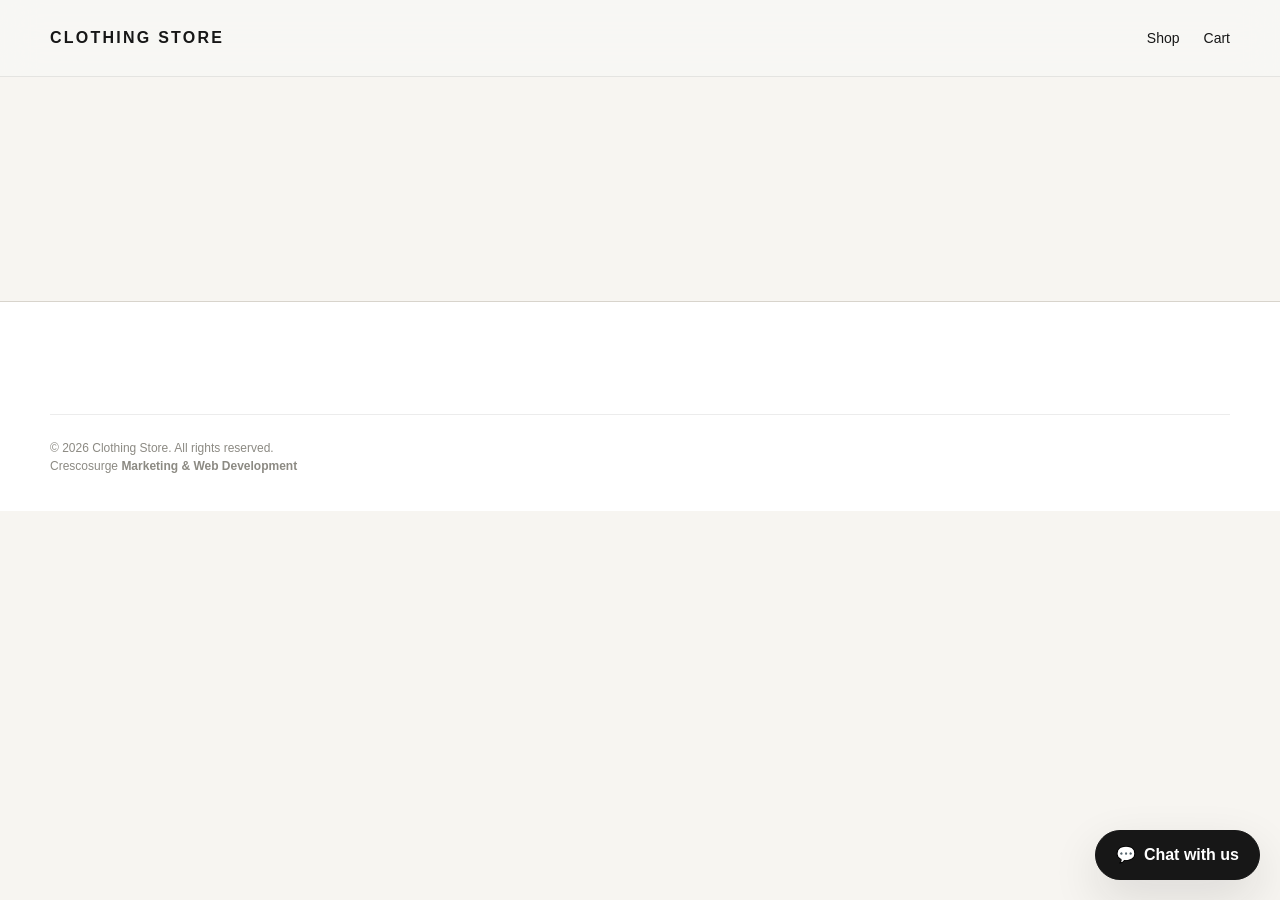
==== account.html @ d29fa6d3 "Copy Clothing Store foundation" ====
<!doctype html>
<html lang="en">
<head>
  <meta charset="utf-8">
  <meta name="viewport" content="width=device-width, initial-scale=1">
  <meta name="description" content="Customer account for the Clothing Store.">
  <title>Account | Clothing Store</title>
  <link rel="stylesheet" href="assets/css/styles.css">
  <link rel="icon" href="" data-store-favicon>
  <script src="assets/js/site.js" defer></script>
  <script type="module" src="assets/js/customer-auth.js"></script>
</head>
<body>
  <a class="skip-link" href="#main-content">Skip to content</a>
  <header class="site-header">
    <div class="container header-inner">
      <a class="brand" href="index.html" aria-label="Clothing Store home"><img class="store-logo" src="" alt="" data-store-logo hidden><span data-store-name>Clothing Store</span></a>
      <nav class="site-nav" aria-label="Primary navigation">
        <a href="index.html#categories">Shop</a>
        <a href="cart.html">Cart</a>
      </nav>
    </div>
  </header>
  <main id="main-content">
    <section class="section">
      <div class="container" data-account-page aria-live="polite"></div>
    </section>
  </main>
  <footer class="site-footer">
    <div class="container footer-bottom"><p>© <span data-current-year>2026</span> <span data-store-name>Clothing Store</span>. All rights reserved.<br><span class="footer-signature">Crescosurge <strong>Marketing &amp; Web Development</strong></span></p></div>
  </footer>
</body>
</html>
---- assets/css/styles.css ----
:root {
  --color-brand-primary: #171717;
  --color-brand-primary-hover: #000000;
  --color-brand-secondary: #9a7655;
  --color-brand-secondary-hover: #7f6045;
  --color-brand-secondary-soft: #f2ece5;
  --color-background: #f7f5f1;
  --color-surface: #ffffff;
  --color-surface-muted: #eeece7;
  --color-surface-strong: #e3dfd7;
  --color-text: #171717;
  --color-text-muted: #686763;
  --color-text-subtle: #8c8a83;
  --color-text-inverse: #ffffff;
  --color-border: #d8d4cc;
  --color-border-strong: #aaa59c;
  --color-success: #287a57;
  --color-success-soft: #e7f4ed;
  --color-warning: #9a681b;
  --color-warning-soft: #fff4dd;
  --color-danger: #bd3f3f;
  --color-danger-soft: #fcebea;
  --font-display: Georgia, 'Times New Roman', serif;
  --font-body: Inter, ui-sans-serif, -apple-system, BlinkMacSystemFont, 'Segoe UI', sans-serif;
  --font-mono: 'SFMono-Regular', Consolas, monospace;
  --font-size-xs: .75rem;
  --font-size-sm: .875rem;
  --font-size-md: 1rem;
  --font-size-lg: 1.125rem;
  --font-size-xl: 1.375rem;
  --font-size-2xl: 1.75rem;
  --font-size-3xl: 2.25rem;
  --font-size-4xl: clamp(2.75rem, 7vw, 5.5rem);
  --line-height-tight: 1.08;
  --line-height-heading: 1.15;
  --line-height-body: 1.5;
  --line-height-loose: 1.7;
  --font-weight-regular: 400;
  --font-weight-medium: 500;
  --font-weight-semibold: 600;
  --font-weight-bold: 700;
  --space-1: .25rem;
  --space-2: .5rem;
  --space-3: .75rem;
  --space-4: 1rem;
  --space-5: 1.25rem;
  --space-6: 1.5rem;
  --space-8: 2rem;
  --space-10: 2.5rem;
  --space-12: 3rem;
  --space-16: 4rem;
  --space-20: 5rem;
  --space-24: 6rem;
  --content-width: 1180px;
  --content-width-narrow: 760px;
  --content-width-copy: 520px;
  --radius-sm: .35rem;
  --radius-md: .75rem;
  --radius-lg: 1.1rem;
  --radius-pill: 999px;
  --border-width: 1px;
  --shadow-none: none;
  --shadow-sm: 0 2px 8px rgb(23 23 23 / .06);
  --shadow-md: 0 10px 28px rgb(23 23 23 / .09);
  --shadow-lg: 0 18px 48px rgb(23 23 23 / .12);
  --duration-fast: 140ms;
  --duration-normal: 220ms;
  --duration-slow: 360ms;
  --ease-standard: cubic-bezier(.2, 0, 0, 1);
  --ease-emphasis: cubic-bezier(.16, 1, .3, 1);
  --transition-colors: color var(--duration-fast) var(--ease-standard), background-color var(--duration-fast) var(--ease-standard), border-color var(--duration-fast) var(--ease-standard);
  --transition-standard: var(--transition-colors), transform var(--duration-normal) var(--ease-emphasis), box-shadow var(--duration-normal) var(--ease-standard);
  --focus-ring: 0 0 0 3px rgb(233 93 63 / .32);
}

* { box-sizing: border-box; }
html { scroll-behavior: smooth; }
body { margin: 0; color: var(--color-text); background: var(--color-background); font-family: var(--font-body); line-height: var(--line-height-body); }
a { color: inherit; text-decoration: none; transition: var(--transition-colors); }
button, input, textarea { font: inherit; }
button { cursor: pointer; }
:focus-visible { outline: 0; box-shadow: var(--focus-ring); }
.container { width: min(var(--content-width), calc(100% - 2 * var(--space-5))); margin-inline: auto; }
.sr-only { position: absolute; width: 1px; height: 1px; padding: 0; margin: -1px; overflow: hidden; clip: rect(0, 0, 0, 0); white-space: nowrap; border: 0; }
.skip-link { position: absolute; left: var(--space-3); top: -48px; z-index: 20; padding: var(--space-3) var(--space-4); background: var(--color-brand-primary); color: var(--color-text-inverse); }
.skip-link:focus { top: var(--space-3); }
.brand { font-size: var(--font-size-md); font-weight: var(--font-weight-bold); letter-spacing: .14em; text-transform: uppercase; }
.site-header, .admin-header { position: sticky; top: 0; z-index: 10; border-bottom: 1px solid rgb(23 23 23 / .08); background: rgb(248 247 244 / .88); backdrop-filter: blur(18px); }
.header-inner { min-height: 76px; display: flex; align-items: center; gap: var(--space-8); }
.site-header .brand { flex: 0 0 auto; }
.site-nav { display: flex; flex: 1 1 auto; align-items: center; justify-content: flex-end; gap: var(--space-6); min-width: 0; font-size: var(--font-size-sm); }
.site-nav a { position: relative; padding-block: var(--space-2); }
.site-nav a::after { position: absolute; left: 0; right: 0; bottom: 0; height: 1px; background: var(--color-brand-secondary); content: ''; transform: scaleX(0); transform-origin: center; transition: transform var(--duration-normal) var(--ease-standard); }
.site-nav a:hover::after, .site-nav a:focus-visible::after { transform: scaleX(1); }
.site-nav a:hover, .text-link:hover, .footer-column a:hover { color: var(--color-brand-secondary); }
.cart-link, .account-link { display: flex; gap: var(--space-2); align-items: center; }
.cart-fly-animation {
  position: fixed;
  z-index: 2000;
  margin: 0;
  overflow: hidden;
  pointer-events: none;
  object-fit: cover;
  border: 1px solid var(--color-border);
  background: var(--color-surface);
  box-shadow: var(--shadow-lg);
  opacity: .96;
  transform: translate3d(0, 0, 0) scale(1);
  transform-origin: center;
  transition: transform 620ms var(--ease-emphasis), opacity 620ms var(--ease-standard);
}
.cart-fly-animation.is-flying {
  transform: translate3d(var(--cart-fly-x), var(--cart-fly-y), 0) scale(.18);
  opacity: 0;
}

.sticky-cart-link { position: fixed; right: var(--space-5); bottom: calc(var(--space-5) + 60px); z-index: 1102; display: inline-flex; align-items: center; justify-content: center; width: 52px; height: 52px; border: 0; border-radius: 50%; background: var(--color-surface); color: var(--color-text); box-shadow: var(--shadow-lg); font-size: 1.35rem; transition: var(--transition-standard); }
.sticky-cart-link:hover { background: var(--color-surface-muted); color: var(--color-text); transform: translateY(-2px); }
.sticky-cart-icon { display: block; line-height: 1; }
.sticky-cart-count { display: inline-grid; place-items: center; min-width: 22px; height: 22px; padding-inline: var(--space-1); border-radius: var(--radius-pill); background: var(--color-brand-secondary); color: var(--color-text-inverse); font-size: var(--font-size-xs); }
.cart-count { display: inline-grid; place-items: center; min-width: 22px; height: 22px; border-radius: var(--radius-pill); background: var(--color-brand-secondary); color: var(--color-text-inverse); font-size: var(--font-size-xs); }
.header-icon { border: 0; background: transparent; color: var(--color-text); padding: var(--space-2); font-size: 1.35rem; }
.search-panel { padding: var(--space-5) 0; border-bottom: var(--border-width) solid var(--color-border); background: var(--color-surface); }
.search-panel label { display: block; margin-bottom: var(--space-2); font-size: var(--font-size-xs); font-weight: var(--font-weight-bold); letter-spacing: .1em; text-transform: uppercase; }
.search-row { display: flex; gap: var(--space-2); }
.search-row input { width: 100%; border: var(--border-width) solid var(--color-border-strong); padding: var(--space-3) var(--space-4); }
.hero { position: relative; padding: clamp(6rem, 12vw, 9rem) 0; overflow: hidden; background: radial-gradient(circle at 85% 20%, rgb(233 93 63 / .16), transparent 28%), linear-gradient(135deg, #171717 0%, #202020 55%, #111111 100%); color: var(--color-text-inverse); }
.hero-grid { display: grid; grid-template-columns: minmax(0, .9fr) minmax(360px, 1.1fr); gap: var(--space-16); align-items: center; }
.hero-copy .eyebrow, .cart-callout .eyebrow { color: var(--color-brand-secondary); }
.eyebrow { margin: 0 0 var(--space-3); color: var(--color-brand-secondary); font-size: var(--font-size-xs); font-weight: var(--font-weight-bold); letter-spacing: .16em; text-transform: uppercase; }
h1, h2, h3, p { margin-top: 0; }
h1, h2 { font-family: var(--font-display); font-weight: var(--font-weight-regular); line-height: var(--line-height-tight); letter-spacing: -.04em; }
h1 { max-width: 620px; margin-bottom: var(--space-6); font-size: clamp(3rem, 7vw, 5.5rem); }
h2 { margin-bottom: var(--space-3); font-size: clamp(2rem, 4vw, 3.25rem); }
h3 { margin-bottom: var(--space-1); font-size: var(--font-size-md); }
.hero-text { max-width: var(--content-width-copy); margin-bottom: var(--space-8); color: rgb(255 255 255 / .72); font-size: var(--font-size-lg); line-height: var(--line-height-loose); }
.hero-actions { display: flex; flex-wrap: wrap; gap: var(--space-3); }
.hero-note { margin: var(--space-6) 0 0; color: rgb(255 255 255 / .5); font-size: var(--font-size-xs); }
.hero-art { position: relative; display: flex; min-height: 500px; flex-direction: column; justify-content: space-between; padding: var(--space-6); overflow: hidden; background: linear-gradient(145deg, #f2b39d 0%, #dd684f 48%, #722f37 100%); color: var(--color-text-inverse); }
.hero-art::after { position: absolute; right: -12%; bottom: -20%; width: 72%; height: 72%; border-radius: 50%; background: rgb(255 255 255 / .16); content: ''; }
.art-label, .art-corner { position: relative; z-index: 1; font-size: var(--font-size-xs); letter-spacing: .12em; text-transform: uppercase; }
.art-title { position: relative; z-index: 1; align-self: center; margin: auto 0; font-family: var(--font-display); font-size: clamp(4rem, 10vw, 8rem); line-height: .82; letter-spacing: -.08em; }
.art-corner { align-self: end; }
.button { display: inline-flex; align-items: center; justify-content: center; gap: var(--space-2); border: var(--border-width) solid transparent; border-radius: var(--radius-pill); padding: .85rem 1.35rem; font-size: var(--font-size-sm); font-weight: var(--font-weight-bold); transition: var(--transition-standard); }
.button-primary { background: var(--color-brand-secondary); color: var(--color-text-inverse); box-shadow: 0 10px 24px rgb(233 93 63 / .18); }
.button-primary:hover { background: var(--color-brand-secondary-hover); transform: translateY(-2px); }
.button-secondary { background: var(--color-brand-primary); color: var(--color-text-inverse); }
.button-ghost { border-color: rgb(255 255 255 / .35); color: var(--color-text-inverse); }
.button-ghost:hover { border-color: var(--color-text-inverse); background: rgb(255 255 255 / .1); }
/* Compact merchandising sections */
#new-arrivals.section,
#promotions.section {
  padding-block: clamp(3rem, 6vw, 4.5rem);
}
#new-arrivals .section-heading,
#promotions .section-heading {
  margin-bottom: var(--space-6);
  padding: var(--space-4) var(--space-5);
}
#new-arrivals .product-image,
#promotions .product-image {
  min-height: 320px;
}
#new-arrivals .product-image > [data-product-image],
#promotions .product-image > [data-product-image] {
  min-height: 320px !important;
}

.section-heading .button-ghost {
  border-color: var(--color-brand-secondary);
  color: var(--color-brand-secondary);
  background: transparent;
}
.section-heading .button-ghost:hover {
  border-color: var(--color-brand-secondary);
  color: var(--color-text-inverse);
  background: var(--color-brand-secondary);
}
.button-outline { border-color: var(--color-border); background: transparent; color: var(--color-text); }
.button-small { padding: var(--space-2) var(--space-3); font-size: var(--font-size-xs); }
button:disabled { cursor: not-allowed; opacity: .55; }
.section { padding: clamp(4.5rem, 9vw, 7rem) 0; }
.section-heading {
  position: relative;
  display: flex;
  align-items: end;
  justify-content: space-between;
  gap: var(--space-8);
  margin-bottom: var(--space-10);
  padding: var(--space-5) var(--space-6);
  overflow: hidden;
  border: 1px solid rgb(23 23 23 / .08);
  border-radius: 1.25rem;
  background:
    radial-gradient(circle at 92% 15%, rgb(154 118 85 / .16), transparent 30%),
    linear-gradient(135deg, var(--color-surface) 0%, var(--color-surface-muted) 100%);
  box-shadow: 0 14px 36px rgb(23 23 23 / .06);
}
.section-heading::before {
  position: absolute;
  top: 0;
  left: 0;
  width: 5px;
  height: 100%;
  background: var(--color-brand-secondary);
  content: '';
}
.section-heading::after {
  position: absolute;
  right: 1.25rem;
  bottom: 1.1rem;
  width: 42px;
  height: 42px;
  border: 1px solid rgb(154 118 85 / .22);
  border-radius: 50%;
  content: '';
}
.category-link-card {
  display: flex;
  align-items: flex-end;
  width: 100%;
  color: inherit;
  text-decoration: none;
  cursor: pointer;
}
.category-link-card:hover {
  color: inherit;
}
.section-heading > div {
  position: relative;
  z-index: 1;
}
.section-heading .eyebrow {
  margin-bottom: var(--space-2);
  font-size: .65rem;
  letter-spacing: .22em;
}
.section-heading h2,
.section-heading h3 {
  margin-bottom: 0;
  font-family: var(--font-display);
  font-weight: var(--font-weight-regular);
  letter-spacing: -.045em;
}
.section-heading h2 {
  font-size: clamp(1.8rem, 3.4vw, 2.8rem);
}
.section-heading h3 {
  font-size: clamp(1.3rem, 2.2vw, 1.8rem);
}
.section-heading h2 a,
.section-heading h3 a {
  transition: color var(--duration-fast) var(--ease-standard);
}
.section-heading h2 a:hover,
.section-heading h3 a:hover {
  color: var(--color-brand-secondary);
}
.section-intro { max-width: 280px; margin: 0; color: var(--color-text-muted); }
.text-link { color: var(--color-brand-secondary); font-size: var(--font-size-sm); font-weight: var(--font-weight-bold); }
.category-main-section {
  position: relative;
  margin-top: var(--space-8);
  padding: var(--space-6) var(--space-5) var(--space-8);
  border: 1px solid rgb(23 23 23 / .07);
  border-radius: 1.5rem;
  background: var(--color-surface);
  box-shadow: 0 12px 32px rgb(23 23 23 / .045);
}
.category-main-section + .category-main-section {
  margin-top: var(--space-6);
}
.category-main-section .section-heading {
  margin-bottom: var(--space-6);
}
.category-main-section .section-heading::before {
  width: 4px;
}
.category-main-section .section-heading::after {
  display: none;
}
.category-product-section {
  position: relative;
  margin-top: var(--space-5);
  padding-left: var(--space-4);
}
.category-product-section .section-heading {
  margin-bottom: var(--space-4);
  padding: var(--space-3) var(--space-4);
  border: 0;
  border-radius: .8rem;
  background: var(--color-surface-muted);
  box-shadow: none;
}
.category-product-section .section-heading::before,
.category-product-section .section-heading::after {
  display: none;
}
.category-section { background: linear-gradient(180deg, var(--color-surface-muted) 0%, var(--color-background) 100%); }
.category-grid { display: grid; grid-template-columns: repeat(4, 1fr); gap: var(--space-4); }
.category-card { position: relative; display: flex; min-height: 220px; flex-direction: column; justify-content: space-between; padding: var(--space-6); border: 1px solid rgb(23 23 23 / .08); border-radius: var(--radius-md); background: var(--color-surface); box-shadow: 0 8px 24px rgb(23 23 23 / .04); transition: var(--transition-standard); }
.category-card:hover { border-color: var(--color-brand-secondary); transform: translateY(-5px); box-shadow: var(--shadow-md); }
.category-card-large { background: var(--color-brand-primary); color: var(--color-text-inverse); box-shadow: var(--shadow-md); }
.category-number, .category-arrow { font-size: var(--font-size-xs); letter-spacing: .08em; }
.category-number { color: var(--color-text-muted); }
.category-card-large .category-number { color: rgb(255 255 255 / .72); }
.category-name { font-family: var(--font-display); font-size: var(--font-size-2xl); line-height: 1; }
.category-arrow { align-self: end; }
.product-grid { display: grid; grid-template-columns: repeat(4, 1fr); gap: clamp(1rem, 2.2vw, 1.75rem); }
.product-card { min-width: 0; transition: transform var(--duration-normal) var(--ease-emphasis); }
.product-card:hover { transform: translateY(-4px); }
.product-image { position: relative; display: flex; min-height: 380px; align-items: end; justify-content: center; padding: var(--space-4); overflow: hidden; border-radius: var(--radius-lg); color: rgb(23 23 23 / .5); font-size: var(--font-size-xs); letter-spacing: .1em; text-transform: uppercase; box-shadow: 0 14px 36px rgb(23 23 23 / .07); transition: var(--transition-standard); }
.product-image:hover { transform: scale(1.015); box-shadow: var(--shadow-md); }
.product-image-one { background: #d7b8a4; }
.product-image-two { background: #d8d9d2; }
.product-image-three { background: #b8c4cc; }
.product-image-four { background: #e8c7a2; }
.product-image::before { position: absolute; top: 12%; left: 22%; width: 56%; height: 78%; border-radius: 44% 44% 12% 12%; background: rgb(255 255 255 / .28); content: ''; }
.product-image-two::before { border-radius: 50% 50% 8% 8%; background: rgb(23 23 23 / .12); }
.product-image-three::before { width: 42%; left: 29%; border-radius: 12% 12% 30% 30%; background: rgb(255 255 255 / .34); }
.product-image-four::before { top: 28%; height: 50%; border-radius: 50%; background: rgb(23 23 23 / .14); }
.product-image > span:first-child { position: relative; z-index: 1; }
.product-badge { position: absolute; top: var(--space-3); left: var(--space-3); z-index: 1; padding: var(--space-1) var(--space-2); background: var(--color-brand-secondary); color: var(--color-text-inverse); font-size: var(--font-size-xs); font-weight: var(--font-weight-bold); letter-spacing: .08em; text-transform: uppercase; }
.product-info { display: flex; justify-content: space-between; gap: var(--space-3); padding: var(--space-4) var(--space-1) 0; }
.product-category { margin: 0 0 var(--space-1); color: var(--color-text-muted); font-size: var(--font-size-xs); text-transform: uppercase; }
.product-info h3 { font-size: var(--font-size-md); }
.product-info h3 a:hover { color: var(--color-brand-secondary); }
.price { white-space: nowrap; font-size: var(--font-size-sm); font-weight: var(--font-weight-semibold); letter-spacing: .01em; }
.product-page-actions { display: grid; grid-template-columns: 1fr 1fr; gap: var(--space-3); margin-top: var(--space-6); }
.product-page-actions .button { width: 100%; }
.product-buy-now-large { display: inline-flex; align-items: center; justify-content: center; gap: var(--space-2); }
.product-actions {
  display: grid;
  grid-template-columns: 1fr 1fr;
  gap: .65rem;
  margin-top: var(--space-4);
}
.product-actions .product-action {
  display: flex;
  width: 100%;
  margin-top: 0;
  justify-content: center;
  align-items: center;
  padding: .72rem .8rem;
  border: 1px solid var(--color-brand-primary);
  border-radius: 999px;
  background: var(--color-surface);
  color: var(--color-brand-primary);
  gap: .4rem;
  font-size: .78rem;
  font-weight: var(--font-weight-semibold);
  letter-spacing: .01em;
  line-height: 1;
  text-align: center;
  cursor: pointer;
  transition: var(--transition-standard);
}
.product-actions .product-action:hover {
  border-color: var(--color-brand-secondary);
  background: var(--color-brand-secondary-soft);
  color: var(--color-brand-primary);
  transform: translateY(-2px);
  box-shadow: 0 8px 18px rgb(23 23 23 / .08);
}
.product-buy-now {
  display: flex;
  width: 100%;
  justify-content: center;
  align-items: center;
  gap: .4rem;
  padding: .72rem .8rem;
  border: 1px solid var(--color-brand-primary);
  border-radius: 999px;
  background: var(--color-brand-primary);
  color: var(--color-text-inverse);
  font-size: .78rem;
  font-weight: var(--font-weight-semibold);
  letter-spacing: .01em;
  cursor: pointer;
  transition: var(--transition-standard);
}
.product-buy-now:hover {
  border-color: var(--color-brand-secondary);
  background: var(--color-brand-secondary);
  transform: translateY(-2px);
  box-shadow: 0 8px 18px rgb(154 118 85 / .18);
}
.product-buy-now:disabled {
  cursor: not-allowed;
  opacity: .5;
  transform: none;
  box-shadow: none;
}
.product-page-actions {
  display: grid;
  grid-template-columns: 1fr 1fr;
  gap: var(--space-3);
  margin-top: var(--space-6);
}
.product-page-actions .button {
  width: 100%;
}
.product-page-actions .button,
.product-buy-now-large {
  min-height: 48px;
  border-radius: 999px;
}
.product-page-actions .button-primary {
  border: 1px solid var(--color-brand-primary);
}
.product-buy-now-large {
  display: inline-flex;
  align-items: center;
  justify-content: center;
  gap: var(--space-2);
  border: 1px solid var(--color-brand-secondary);
  background: var(--color-brand-secondary);
  color: var(--color-text-inverse);
  font-weight: var(--font-weight-semibold);
}
.product-buy-now-large:hover {
  background: var(--color-brand-secondary-hover);
  border-color: var(--color-brand-secondary-hover);
  transform: translateY(-1px);
}
.catalogue-status { display: flex; justify-content: center; align-items: center; gap: var(--space-2); min-height: 72px; margin-top: var(--space-10); color: var(--color-text-muted); font-size: var(--font-size-sm); }
.loading-dot { width: 8px; height: 8px; border-radius: 50%; background: var(--color-brand-secondary); }
.catalogue-status.is-ready .loading-dot { box-shadow: 0 0 0 5px var(--color-brand-secondary-soft); }
.editorial-section { padding: var(--space-24) 0; background: var(--color-surface-strong); }
.editorial-grid { display: grid; grid-template-columns: 1.1fr .9fr; gap: var(--space-12); align-items: stretch; }
.editorial-copy { display: flex; flex-direction: column; justify-content: center; }
.editorial-copy p { color: var(--color-text-muted); }
.editorial-art { min-height: 420px; background: var(--color-brand-primary); color: var(--color-text-inverse); }
.newsletter { padding: var(--space-24) 0; background: var(--color-brand-secondary-soft); }
.newsletter-inner { display: flex; align-items: end; justify-content: space-between; gap: var(--space-8); }
.newsletter-copy { max-width: 560px; }
.newsletter-form { display: flex; gap: var(--space-2); }
.newsletter-form input { min-width: min(360px, 50vw); border: var(--border-width) solid var(--color-border-strong); padding: var(--space-3) var(--space-4); background: var(--color-surface); }
.cart-callout { padding: var(--space-24) 0; }
.cart-callout-inner { display: flex; align-items: center; justify-content: space-between; gap: var(--space-8); padding: var(--space-8); background: var(--color-brand-primary); color: var(--color-text-inverse); }
.cart-callout .eyebrow { margin-bottom: var(--space-2); }
.footer-note { max-width: 320px; color: var(--color-text-muted); }
.site-footer { padding: var(--space-16) 0 var(--space-6); border-top: var(--border-width) solid var(--color-border); background: var(--color-surface); }
.footer-grid { display: grid; grid-template-columns: 2fr repeat(3, 1fr); gap: var(--space-8); }
.footer-column { display: flex; flex-direction: column; gap: var(--space-2); }
.footer-column h3 { margin-bottom: var(--space-2); font-size: var(--font-size-xs); letter-spacing: .12em; text-transform: uppercase; }
.footer-column a { color: var(--color-text-muted); font-size: var(--font-size-sm); }
.footer-bottom { display: flex; align-items: center; justify-content: space-between; gap: var(--space-6); margin-top: var(--space-12); padding-top: var(--space-6); border-top: 1px solid rgb(23 23 23 / .08); color: var(--color-text-subtle); font-size: var(--font-size-xs); }
.settings-heading { display: flex; align-items: end; justify-content: space-between; gap: var(--space-8); }
.settings-panel { margin-bottom: var(--space-8); padding: var(--space-8); border: var(--border-width) solid var(--color-border); background: var(--color-surface); }
.settings-form { display: grid; gap: var(--space-6); }
.settings-group { min-width: 0; margin: 0; padding: var(--space-6); border: var(--border-width) solid var(--color-border); }
.settings-fields { display: grid; gap: var(--space-4); }
.settings-fields-two { grid-template-columns: repeat(2, minmax(0, 1fr)); }
.field { display: grid; gap: var(--space-2); }

[data-group-form-field][hidden] { display: none !important; }
.field > span { font-size: var(--font-size-sm); font-weight: var(--font-weight-semibold); }
.field input, .field select, .field textarea { width: 100%; border: 1px solid var(--color-border); border-radius: var(--radius-sm); padding: .85rem 1rem; background: var(--color-surface); color: var(--color-text); transition: var(--transition-standard); }
.field-wide { grid-column: 1 / -1; }
.settings-actions { display: flex; align-items: center; justify-content: space-between; gap: var(--space-6); }
.settings-readonly { color: var(--color-text-muted); font-size: var(--font-size-xs); letter-spacing: .1em; text-transform: uppercase; }
.settings-load-status, .settings-notice { color: var(--color-text-muted); font-size: var(--font-size-sm); }
.admin-main { padding: var(--space-16) 0; }
.admin-sections { display: grid; gap: var(--space-3); }
.admin-panel { display: grid; grid-template-columns: 52px 1fr auto; gap: var(--space-5); align-items: center; padding: var(--space-5); border: var(--border-width) solid var(--color-border); background: var(--color-surface); }
.panel-icon { display: grid; place-items: center; width: 52px; height: 52px; background: var(--color-surface-muted); font-family: var(--font-mono); font-size: var(--font-size-xs); }
.muted { color: var(--color-text-muted); }
.subcategory-showcase { display: flex; gap: clamp(1rem, 2.5vw, 1.75rem); margin-bottom: var(--space-8); padding: var(--space-2) var(--space-1) var(--space-3); overflow-x: auto; overscroll-behavior-inline: contain; scroll-snap-type: x mandatory; scrollbar-width: thin; }
.subcategory-showcase-card { position: relative; z-index: 2; display: block; flex: 0 0 112px; scroll-snap-align: start; text-align: center; cursor: pointer; pointer-events: auto; }
.subcategory-showcase-image { position: relative; display: block; width: 112px; height: 112px; overflow: hidden; border: 1px solid var(--color-border); border-radius: 50%; background: var(--color-surface); box-shadow: 0 10px 28px rgb(23 23 23 / .08); transition: var(--transition-standard); }
.subcategory-showcase-image::after { position: absolute; inset: 7px; border: 1px solid rgb(255 255 255 / .42); border-radius: 50%; content: ''; pointer-events: none; }
.subcategory-showcase-image img { display: block; width: 100%; height: 100%; object-fit: cover; transition: transform var(--duration-slow) var(--ease-emphasis); }
.subcategory-showcase-card:hover .subcategory-showcase-image { border-color: var(--color-brand-secondary); box-shadow: 0 16px 34px rgb(23 23 23 / .12); transform: translateY(-5px); }
.subcategory-showcase-card:hover .subcategory-showcase-image img { transform: scale(1.08); }
.subcategory-showcase-name { display: block; padding-top: var(--space-3); font-family: var(--font-display); font-size: var(--font-size-md); line-height: 1.15; }
.subcategory-showcase-card:hover .subcategory-showcase-name { color: var(--color-brand-secondary); }
.subcategory-showcase-card:focus-visible { outline: 0; }
.subcategory-showcase-card:focus-visible .subcategory-showcase-image { border-color: var(--color-brand-secondary); box-shadow: var(--focus-ring); }


@media (max-width: 900px) {
  .site-nav { gap: var(--space-3); }
  .hero-grid, .editorial-grid { grid-template-columns: 1fr; }
  .hero-art { min-height: 380px; }
  .category-grid, .product-grid { grid-template-columns: repeat(2, 1fr); }
  .newsletter-inner, .cart-callout-inner { align-items: start; flex-direction: column; }
}
@media (max-width: 700px) {
  .header-inner { min-height: 64px; gap: var(--space-4); overflow-x: auto; }
  .site-header .brand { flex: 0 0 auto; }
  .site-nav { flex: 0 0 auto; gap: var(--space-4); overflow: visible; padding: var(--space-2) 0; white-space: nowrap; }
  .site-nav a, .header-icon { flex: 0 0 auto; padding: var(--space-2) 0; text-align: center; }
  .section-heading { align-items: start; flex-direction: column; }
  .category-card { min-height: 170px; }
  .product-grid { gap: var(--space-8) var(--space-3); }
  .product-image { min-height: 240px; }
  .editorial-art { min-height: 300px; }
  .newsletter-form { width: 100%; }
  .footer-grid { grid-template-columns: repeat(2, 1fr); }
  .footer-grid > :first-child { grid-column: 1 / -1; }
  .footer-bottom { align-items: start; flex-direction: column; }
  .admin-intro { align-items: start; flex-direction: column; }
  .admin-panel { grid-template-columns: 36px 1fr; gap: var(--space-4); padding: var(--space-5); }
  .admin-panel .button { grid-column: 2; justify-self: start; }
  .admin-account { display: flex; align-items: center; gap: var(--space-2); flex-shrink: 0; }
  .admin-account .button { padding: var(--space-2); }
  .admin-account span:not(.status-dot) { max-width: 120px; overflow: hidden; text-overflow: ellipsis; white-space: nowrap; }
  .settings-panel { padding: var(--space-5); }
  .settings-heading, .settings-actions { align-items: start; flex-direction: column; }
  .settings-fields-two { grid-template-columns: 1fr; }
  .field-wide { grid-column: auto; }
  .social-row { grid-template-columns: 1fr 1fr; }
  .social-toggle { grid-column: 1 / -1; }
  .social-row .social-order { max-width: 100px; }
}
@media (max-width: 480px) {
  .hero-actions, .newsletter-form { align-items: stretch; flex-direction: column; }
  .hero-actions .button, .newsletter-form .button { width: 100%; }
  .category-grid, .product-grid, .footer-grid, .admin-stats { grid-template-columns: 1fr; }
  .category-card { min-height: 140px; }
  .footer-grid > :first-child { grid-column: auto; }
  .hero-art { min-height: 320px; }
  .art-title { font-size: 5rem; }
  .social-row { grid-template-columns: 1fr; }
  .social-toggle { grid-column: auto; }
  .social-row .social-order { max-width: none; }
}
@media (prefers-reduced-motion: reduce) {
  :root { --duration-fast: 0ms; --duration-normal: 0ms; --duration-slow: 0ms; }
  html { scroll-behavior: auto; }
}

.cart-layout { display: grid; grid-template-columns: minmax(0, 1.5fr) minmax(280px, .7fr); gap: var(--space-12); align-items: start; }
.cart-items { display: grid; gap: var(--space-4); }
.cart-item { display: grid; grid-template-columns: 120px minmax(0, 1fr) auto; gap: var(--space-5); align-items: center; padding: var(--space-5) 0; border-bottom: var(--border-width) solid var(--color-border); }
.cart-item-image { aspect-ratio: 4 / 5; overflow: hidden; background: var(--color-surface-muted); display: grid; place-items: center; color: var(--color-text-muted); font-size: var(--font-size-xs); }
.cart-item-image img { width: 100%; height: 100%; object-fit: cover; }
.cart-item-details { display: flex; min-width: 0; justify-content: space-between; gap: var(--space-5); }
.cart-item-details h2 { margin-bottom: var(--space-2); font-family: var(--font-body); font-size: var(--font-size-lg); font-weight: var(--font-weight-semibold); letter-spacing: 0; }
.cart-item-actions { display: flex; align-items: center; gap: var(--space-5); }
.quantity-control { display: inline-flex; align-items: center; border: var(--border-width) solid var(--color-border-strong); }
.quantity-control button { width: 36px; height: 36px; border: 0; background: transparent; }
.quantity-control span { min-width: 32px; text-align: center; font-size: var(--font-size-sm); }
.cart-item-total { white-space: nowrap; font-size: var(--font-size-sm); }
.cart-summary { position: sticky; top: 100px; padding: var(--space-6); background: var(--color-surface); border: var(--border-width) solid var(--color-border); }
.cart-summary h2 { font-size: var(--font-size-2xl); }
.cart-summary-row { display: flex; justify-content: space-between; gap: var(--space-4); padding: var(--space-5) 0; margin-bottom: var(--space-4); border-top: var(--border-width) solid var(--color-border); border-bottom: var(--border-width) solid var(--color-border); }
.cart-summary .button { width: 100%; margin-top: var(--space-4); }
.cart-empty { max-width: 520px; padding: var(--space-12) 0; }
@media (max-width: 700px) { .cart-layout { grid-template-columns: 1fr; gap: var(--space-8); } .cart-summary { position: static; } .cart-item { grid-template-columns: 88px minmax(0, 1fr); gap: var(--space-3); } .cart-item-total { grid-column: 2; } .cart-item-details { flex-direction: column; gap: var(--space-4); } .cart-item-actions { justify-content: space-between; } }

.checkout-layout { display: grid; grid-template-columns: minmax(0, 1.15fr) minmax(300px, .85fr); gap: var(--space-12); align-items: start; }
.checkout-form { display: grid; gap: var(--space-6); }
.checkout-section { display: grid; gap: var(--space-4); margin: 0; padding: var(--space-6); border: var(--border-width) solid var(--color-border); background: var(--color-surface); }
.checkout-section legend { padding: 0 var(--space-2); font-family: var(--font-display); font-size: var(--font-size-xl); }
.checkout-section .settings-fields-two { display: grid; gap: var(--space-4); }
.checkout-submit { width: 100%; }
.checkout-payment-note { margin: 0; font-size: var(--font-size-sm); text-align: center; }
.checkout-notice { margin: 0; padding: var(--space-3) var(--space-4); background: var(--color-success-soft); color: var(--color-success); font-size: var(--font-size-sm); }
.checkout-summary { position: sticky; top: 100px; padding: var(--space-6); border: var(--border-width) solid var(--color-border); background: var(--color-surface); }
.checkout-summary h2 { font-size: var(--font-size-2xl); }
.checkout-items { display: grid; gap: var(--space-4); margin: var(--space-6) 0; }
.checkout-item { display: grid; grid-template-columns: 64px minmax(0, 1fr) auto; gap: var(--space-3); align-items: center; padding-bottom: var(--space-4); border-bottom: var(--border-width) solid var(--color-border); }
.checkout-item-image { width: 64px; aspect-ratio: 4 / 5; overflow: hidden; background: var(--color-surface-muted); }
.checkout-item-image img { width: 100%; height: 100%; object-fit: cover; }
.checkout-item div:nth-child(2) { display: grid; gap: var(--space-1); min-width: 0; }
.checkout-item div:nth-child(2) span { color: var(--color-text-muted); font-size: var(--font-size-xs); }
.checkout-item > strong { white-space: nowrap; font-size: var(--font-size-sm); }
.checkout-total { display: flex; justify-content: space-between; gap: var(--space-4); padding: var(--space-5) 0; border-bottom: var(--border-width) solid var(--color-border); }
.checkout-empty { max-width: 520px; padding: var(--space-12) 0; }
@media (max-width: 900px) { .checkout-layout { grid-template-columns: 1fr; } .checkout-summary { position: static; } }
@media (max-width: 700px) { .checkout-section { padding: var(--space-5); } }

.checkout-grand-total { font-size: var(--font-size-lg); border-bottom: 0; }


.account-orders { margin-top: var(--space-12); padding: var(--space-8); border: var(--border-width) solid var(--color-border); background: var(--color-surface); }
.account-orders h2 { margin-bottom: var(--space-2); font-size: var(--font-size-2xl); }
.customer-orders-list { display: grid; gap: var(--space-3); margin-top: var(--space-6); }
.customer-order-card { display: grid; grid-template-columns: minmax(0, 1fr) auto auto; gap: var(--space-5); align-items: center; width: 100%; padding: var(--space-5); border: var(--border-width) solid var(--color-border); background: var(--color-surface); color: var(--color-text); text-align: left; transition: var(--transition-standard); }
.customer-order-card:hover { border-color: var(--color-brand-secondary); transform: translateY(-2px); box-shadow: var(--shadow-sm); }
.customer-order-card span { display: grid; gap: var(--space-1); }
.customer-order-card small { color: var(--color-text-muted); font-size: var(--font-size-xs); }
.customer-order-arrow { font-size: var(--font-size-lg); }
.customer-orders-empty { padding: var(--space-8) 0; }
.customer-orders-empty h3 { margin-bottom: var(--space-2); }
.customer-order-detail { display: grid; gap: var(--space-6); margin-top: var(--space-6); padding: var(--space-6); border-top: var(--border-width) solid var(--color-border); }
.customer-order-status-row { display: flex; flex-wrap: wrap; gap: var(--space-3); }
.customer-order-status-row span { padding: var(--space-2) var(--space-3); border: var(--border-width) solid var(--color-border); background: var(--color-surface-muted); font-size: var(--font-size-sm); text-transform: capitalize; }
.customer-order-grid { display: grid; grid-template-columns: repeat(2, minmax(0, 1fr)); gap: var(--space-8); }
.customer-order-grid p { margin-bottom: var(--space-3); }
.customer-order-items { display: grid; gap: var(--space-3); }
.customer-order-item, .customer-order-total { display: flex; justify-content: space-between; gap: var(--space-4); padding-bottom: var(--space-3); border-bottom: var(--border-width) solid var(--color-border); font-size: var(--font-size-sm); }
.customer-order-total { padding-top: var(--space-3); }
.customer-order-grand-total { border-bottom: 0; font-size: var(--font-size-lg); }
.customer-order-notes { padding: var(--space-4); background: var(--color-surface-muted); font-size: var(--font-size-sm); }
.customer-order-notes p:last-child { margin-bottom: 0; }
@media (max-width: 700px) {
  .account-orders { padding: var(--space-5); }
  .customer-order-card { grid-template-columns: minmax(0, 1fr) auto; gap: var(--space-3); }
  .customer-order-card > span:nth-child(2) { grid-column: 1; }
  .customer-order-arrow { grid-column: 2; grid-row: 1 / span 2; }
  .customer-order-grid { grid-template-columns: 1fr; gap: var(--space-5); }
  .customer-order-detail { padding: var(--space-5) 0 0; }
}

.account-card { max-width: var(--content-width-narrow); margin-inline: auto; }
.account-options { display: grid; gap: var(--space-3); margin-top: var(--space-10); }
.account-option { display: flex; align-items: center; justify-content: space-between; gap: var(--space-6); padding: var(--space-6); border: var(--border-width) solid var(--color-border); background: var(--color-surface); transition: var(--transition-standard); }
.account-option:hover { border-color: var(--color-brand-secondary); transform: translateY(-2px); box-shadow: var(--shadow-sm); }
.account-option span:first-child { display: grid; gap: var(--space-2); }
.account-option small { color: var(--color-text-muted); font-size: var(--font-size-sm); }


.product-detail-images { display:grid; grid-template-columns:repeat(4,minmax(0,1fr)); gap:var(--space-4); margin-top:var(--space-4); }
.product-detail-image { aspect-ratio:4 / 5; overflow:hidden; background:var(--color-surface-muted); border:var(--border-width) solid var(--color-border); }
.product-detail-image img { display:block; width:100%; height:100%; object-fit:cover; }
.product-detail-variants { display:grid; gap:var(--space-3); margin-top:var(--space-4); }
@media (max-width:700px) { .product-detail-images { grid-template-columns:repeat(2,minmax(0,1fr)); } }

/* Live chat */
.customer-chat-layout,.communications-workspace{display:grid;grid-template-columns:minmax(240px,.72fr) minmax(0,1.5fr);gap:var(--space-6);align-items:start}
.customer-chat-list,.communications-list-panel{min-width:0}
.customer-chat-conversation,.communication-list-item{display:grid;grid-template-columns:minmax(0,1fr) auto;gap:var(--space-2);width:100%;padding:var(--space-4);border:var(--border-width) solid var(--color-border);background:var(--color-surface);color:var(--color-text);text-align:left}
.customer-chat-conversation{grid-template-columns:1fr;margin-top:var(--space-2)}
.customer-chat-conversation:hover,.customer-chat-conversation.is-selected,.communication-list-item:hover,.communication-list-item.is-selected{border-color:var(--color-brand-secondary);box-shadow:var(--shadow-sm)}
.customer-chat-conversation small,.communication-list-item small{display:block;color:var(--color-text-muted);font-size:var(--font-size-xs);margin-top:var(--space-1)}
.communication-list-item div{min-width:0}
.communication-status{align-self:start;padding:var(--space-1) var(--space-2);background:var(--color-surface-muted);font-size:var(--font-size-xs);text-transform:capitalize}
.chat-empty{display:grid;min-height:360px;place-items:center;padding:var(--space-8);border:var(--border-width) dashed var(--color-border-strong);text-align:center}
.chat-heading{display:flex;align-items:start;justify-content:space-between;gap:var(--space-6);margin-bottom:var(--space-6)}
.chat-messages{display:grid;gap:var(--space-3);max-height:520px;overflow:auto;padding:var(--space-2)}
.chat-message{max-width:82%;padding:var(--space-4);background:var(--color-surface-muted);border:var(--border-width) solid var(--color-border)}
.chat-message.is-customer{justify-self:end}
.chat-message.is-admin{justify-self:start}
.chat-message div{display:flex;gap:var(--space-3);justify-content:space-between}
.chat-message small{color:var(--color-text-muted);font-size:var(--font-size-xs)}
.chat-message p{margin:var(--space-2) 0 0;white-space:pre-wrap;overflow-wrap:anywhere}
.chat-reply-form{display:grid;gap:var(--space-3);margin-top:var(--space-5)}
.chat-reply-form textarea{width:100%;border:var(--border-width) solid var(--color-border-strong);padding:var(--space-3) var(--space-4);background:var(--color-surface);color:var(--color-text);resize:vertical}
@media (max-width:700px){.customer-chat-layout,.communications-workspace{grid-template-columns:minmax(0,.75fr) minmax(0,1.5fr);gap:var(--space-3)}.customer-chat-list,.customer-chat-panel,.communications-list-panel,.communications-detail-panel{padding:var(--space-3)}.chat-heading{flex-direction:column}.chat-message{max-width:95%}}
@media (max-width:480px){.customer-chat-layout,.communications-workspace{grid-template-columns:minmax(170px,.7fr) minmax(0,1.3fr)}.customer-chat-list,.customer-chat-panel,.communications-list-panel,.communications-detail-panel{padding:var(--space-2)}.customer-chat-conversation,.communication-list-item{padding:var(--space-3)}}

/* Responsive selector layout */
@media (min-width:701px) {
  .orders-workspace { display:grid; grid-template-columns:minmax(250px,.72fr) minmax(0,1.7fr); gap:var(--space-6); align-items:start; }
  .orders-drawer { position:static; z-index:auto; width:auto; max-height:calc(100vh - 140px); transform:none; border:var(--border-width) solid var(--color-border); box-shadow:none; }
  .orders-drawer-backdrop { display:none !important; }
  .orders-drawer-toggle { display:none; }
  .orders-drawer-header { position:sticky; top:0; background:var(--color-surface); z-index:1; }
  .communications-workspace { display:grid; grid-template-columns:minmax(250px,.72fr) minmax(0,1.5fr); gap:var(--space-6); align-items:start; }
  .communications-drawer { position:static; z-index:auto; width:auto; max-height:calc(100vh - 140px); transform:none; border:var(--border-width) solid var(--color-border); box-shadow:none; }
  .communications-drawer-backdrop { display:none !important; }
  .communications-detail-toolbar .button[data-communications-toggle] { display:none; }
  .communications-drawer-header { position:sticky; top:0; background:var(--color-surface); z-index:1; }
}

/* Communication drawer layout */
.communications-workspace,.customer-chat-layout{display:block;position:relative}
.communications-detail-panel,.customer-chat-panel{min-height:520px}
.communications-detail-toolbar{display:flex;align-items:center;justify-content:space-between;gap:var(--space-4);margin-bottom:var(--space-6)}
.communications-drawer,.customer-chat-drawer{position:fixed;z-index:1000;top:0;right:0;bottom:0;width:min(440px,92vw);padding:var(--space-6);overflow-y:auto;background:var(--color-surface);border-left:var(--border-width) solid var(--color-border);box-shadow:var(--shadow-lg);transform:translateX(105%);transition:transform var(--duration-slow) var(--ease-emphasis)}
.communications-drawer.is-open,.customer-chat-drawer.is-open{transform:translateX(0)}
.communications-drawer-backdrop,.customer-chat-drawer-backdrop{position:fixed;z-index:999;inset:0;background:rgb(23 23 23 / .28);opacity:0;transition:opacity var(--duration-normal) var(--ease-standard)}
.communications-drawer-backdrop.is-visible,.customer-chat-drawer-backdrop.is-visible{opacity:1}
.communications-drawer-header,.customer-chat-drawer-header{display:flex;align-items:start;justify-content:space-between;gap:var(--space-4);padding-bottom:var(--space-5);border-bottom:var(--border-width) solid var(--color-border)}
.communications-drawer-tools,.customer-chat-drawer-tools{padding:var(--space-5) 0}
.communications-drawer .search-row{display:grid;gap:var(--space-3)}
.communications-drawer .search-row input,.communications-drawer .search-row select{width:100%;min-width:0;border:var(--border-width) solid var(--color-border-strong);padding:var(--space-3) var(--space-4);background:var(--color-surface);color:var(--color-text)}
.communications-drawer-actions{display:flex;gap:var(--space-2)}
.communications-drawer-actions .button{flex:1}
body.communications-drawer-open,body.customer-chat-drawer-open{overflow:hidden}
@media (max-width:700px){
  .communications-detail-toolbar{align-items:stretch;flex-direction:column}
  .communications-drawer,.customer-chat-drawer{width:min(430px,94vw);padding:var(--space-5)}
}
@media (max-width:480px){
  .communications-drawer,.customer-chat-drawer{padding:var(--space-4)}
}

/* Desktop communication selector */
@media (min-width:701px) {
  .communications-workspace { display:grid; grid-template-columns:minmax(250px,.72fr) minmax(0,1.5fr); gap:var(--space-6); align-items:start; }
  .communications-drawer { position:static; z-index:auto; width:auto; max-height:calc(100vh - 140px); transform:none; border:var(--border-width) solid var(--color-border); box-shadow:none; }
  .communications-drawer-backdrop { display:none !important; }
  .communications-detail-toolbar .button[data-communications-toggle] { display:none; }
  .communications-drawer-header { position:sticky; top:0; background:var(--color-surface); z-index:1; }
}


/* Product image gallery */
.product-gallery { display:grid; grid-template-columns:minmax(0,1fr) 96px; gap:var(--space-4); align-items:start; }
.product-gallery-main { aspect-ratio:4 / 5; overflow:hidden; background:var(--color-surface-muted); border:var(--border-width) solid var(--color-border); }
.product-gallery-main img { display:block; width:100%; height:100%; object-fit:cover; }
.product-gallery-thumbs { display:grid; gap:var(--space-3); }
.product-gallery-thumb { display:block; width:100%; aspect-ratio:4 / 5; padding:0; overflow:hidden; border:var(--border-width) solid var(--color-border); background:var(--color-surface-muted); cursor:pointer; }
.product-gallery-thumb.is-active { border-color:var(--color-brand-primary); }
.product-gallery-thumb img { display:block; width:100%; height:100%; object-fit:cover; }
.product-gallery-empty { display:flex; align-items:center; justify-content:center; min-height:360px; background:var(--color-surface-muted); color:var(--color-text-muted); }
.product-detail-layout { display:grid; grid-template-columns:minmax(0,1.15fr) minmax(320px,.85fr); gap:clamp(2rem,6vw,5rem); align-items:start; }
.product-gallery-main { border:0; border-radius:var(--radius-lg); box-shadow:var(--shadow-md); background:var(--color-surface); }
.product-gallery-main img { transition:transform var(--duration-slow) var(--ease-emphasis); }
.product-gallery-main:hover img { transform:scale(1.012); }
.product-gallery-thumbs { gap:var(--space-3); }
.product-gallery-thumb { border-radius:var(--radius-md); transition:var(--transition-standard); }
.product-gallery-thumb:hover { border-color:var(--color-brand-secondary); transform:translateY(-2px); }
.product-gallery-thumb.is-active { border-color:var(--color-brand-secondary); box-shadow:0 0 0 2px var(--color-brand-secondary-soft); }
.product-detail-copy { position:sticky; top:calc(76px + var(--space-6)); padding:clamp(1.5rem,3vw,2.5rem); border:1px solid var(--color-border); border-radius:var(--radius-lg); background:var(--color-surface); box-shadow:var(--shadow-sm); }
.product-detail-copy h1 { margin-top:var(--space-2); margin-bottom:var(--space-4); font-size:clamp(2.5rem,5vw,4.25rem); }
.product-detail-price { font-size:1.35rem; font-weight:var(--font-weight-semibold); margin:0 0 var(--space-3); }
.product-detail-copy > .muted { color:var(--color-text-muted); }
.product-detail-copy .settings-group { margin:var(--space-6) 0; padding:var(--space-5); border:0; border-top:1px solid var(--color-border); border-bottom:1px solid var(--color-border); background:transparent; }
.product-option-selector { margin:var(--space-6) 0; }
.product-option-list { display:flex; flex-wrap:wrap; gap:var(--space-2); }
.product-option-list .button { min-width:44px; }
.product-detail-copy .button-primary { width:100%; min-height:50px; margin-top:var(--space-2); }
.product-detail-copy > p:last-child { margin:var(--space-3) 0 0; }
.product-detail-copy > p:last-child .button { width:100%; border-color:var(--color-border); color:var(--color-text); background:transparent; }
.product-detail-copy > p:last-child .button:hover { border-color:var(--color-brand-secondary); color:var(--color-brand-secondary); background:var(--color-brand-secondary-soft); }
.product-grid[data-related-products] .product-card { display:flex; min-width:0; flex-direction:column; }
.product-grid[data-related-products] .product-image { min-height:0; aspect-ratio:4 / 5; padding:0; border-radius:var(--radius-lg); background:var(--color-surface-muted); }
.product-grid[data-related-products] .product-image img { display:block; width:100%; height:100%; object-fit:contain; position:relative; z-index:1; transition:transform var(--duration-slow) var(--ease-emphasis); }
.product-grid[data-related-products] .product-image::before { display:none; }
.product-grid[data-related-products] .product-image:hover img { transform:scale(1.025); }
.product-grid[data-related-products] .product-info { flex:1; padding:var(--space-4) var(--space-1) 0; }
.product-grid[data-related-products] .product-info h3 { margin:0; font-size:var(--font-size-md); line-height:1.35; }
.product-grid[data-related-products] .price { font-size:var(--font-size-sm); }
.product-grid[data-related-products] .product-card::after { content:'View product  →'; display:block; margin:var(--space-4) var(--space-1) 0; padding-top:var(--space-3); border-top:1px solid var(--color-border); color:var(--color-text-muted); font-size:var(--font-size-xs); letter-spacing:.04em; transition:var(--transition-colors); }
.product-grid[data-related-products] .product-card:hover::after { color:var(--color-brand-secondary); }

.product-detail-copy { position:sticky; top:var(--space-6); }
.product-detail-copy h1 { margin-top:var(--space-2); }
.product-detail-price { font-size:1.25rem; margin:var(--space-4) 0; }
.product-image-management { display:grid; grid-template-columns:repeat(3,minmax(0,1fr)); gap:var(--space-4); margin-top:var(--space-4); }
.product-image-management-item { border:var(--border-width) solid var(--color-border); padding:var(--space-3); background:var(--color-surface); }
.product-image-management-preview { aspect-ratio:4 / 5; overflow:hidden; background:var(--color-surface-muted); margin-bottom:var(--space-3); }
.product-image-management-preview img { display:block; width:100%; height:100%; object-fit:cover; }
.product-image-management-main { font-weight:700; }
@media (max-width:700px) {
  .product-gallery { grid-template-columns:1fr; }
  .product-gallery-thumbs { grid-template-columns:repeat(4,minmax(0,1fr)); }
  .product-detail-layout { grid-template-columns:1fr; }
  .product-detail-copy { position:static; }
  .product-image-management { grid-template-columns:repeat(2,minmax(0,1fr)); }
}


/* Product group color selection */
.product-color-palette { display:flex; flex-wrap:wrap; gap:var(--space-3); padding:var(--space-4); border:var(--border-width) solid var(--color-border); background:var(--color-surface-muted); margin-bottom:var(--space-4); }
.product-color-swatch { display:inline-flex; align-items:center; gap:var(--space-2); min-width:104px; padding:var(--space-2) var(--space-3); border:var(--border-width) solid var(--color-border-strong); background:var(--color-surface); color:var(--color-text); cursor:pointer; font:inherit; text-align:left; transition:var(--transition-colors); }
.product-color-swatch:hover { border-color:var(--color-brand-secondary); }
.product-color-swatch.is-selected { border-color:var(--color-brand-primary); box-shadow:0 0 0 2px var(--color-brand-primary); font-weight:var(--font-weight-semibold); }
.product-color-swatch-dot,.product-color-selected-dot { display:inline-block; width:22px; height:22px; flex:0 0 22px; border-radius:50%; border:var(--border-width) solid var(--color-border-strong); box-shadow:inset 0 0 0 1px rgb(255 255 255 / .45); }
.product-color-selected { display:flex; align-items:center; gap:var(--space-2); min-height:42px; padding:var(--space-2) var(--space-3); border:var(--border-width) solid var(--color-border); background:var(--color-surface-muted); }
.product-group-option-row { padding-top:var(--space-3); border-top:var(--border-width) solid var(--color-border); }

/* Product catalogue horizontal filter navigation */
.product-filter-navigation { margin-bottom: var(--space-5); border: var(--border-width) solid var(--color-border); background: var(--color-surface); }
.product-filter-tabs { display: flex; overflow-x: auto; border-bottom: var(--border-width) solid var(--color-border); scrollbar-width: thin; }
.product-filter-tab { flex: 0 0 auto; min-width: 150px; padding: var(--space-4) var(--space-5); border: 0; border-right: var(--border-width) solid var(--color-border); background: var(--color-surface); color: var(--color-text-muted); font-size: var(--font-size-sm); font-weight: var(--font-weight-semibold); text-align: center; transition: var(--transition-colors); }
.product-filter-tab:hover { background: var(--color-surface-muted); color: var(--color-text); }
.product-filter-tab.is-active { background: var(--color-brand-primary); color: var(--color-text-inverse); }
.product-filter-panel { padding: var(--space-5); }
.product-filter-panel-heading { display: flex; align-items: baseline; justify-content: space-between; gap: var(--space-4); margin-bottom: var(--space-4); }
.product-filter-panel-heading strong { font-family: var(--font-display); font-size: var(--font-size-xl); font-weight: var(--font-weight-regular); }
.product-filter-search { width: 100%; margin-bottom: var(--space-4); border: var(--border-width) solid var(--color-border-strong); padding: var(--space-3) var(--space-4); background: var(--color-surface); color: var(--color-text); }
.product-filter-options { display: grid; gap: var(--space-2); max-height: 280px; overflow-y: auto; padding-right: var(--space-2); }
.product-filter-option { display: flex; align-items: center; justify-content: space-between; gap: var(--space-4); width: 100%; padding: var(--space-3) var(--space-4); border: var(--border-width) solid var(--color-border); background: var(--color-surface); color: var(--color-text); text-align: left; transition: var(--transition-colors); }
.product-filter-option:hover { border-color: var(--color-brand-secondary); background: var(--color-brand-secondary-soft); }
.product-filter-option.is-selected { border-color: var(--color-brand-secondary); background: var(--color-brand-secondary-soft); color: var(--color-brand-secondary); font-weight: var(--font-weight-semibold); }
.product-filter-option.is-child { padding-left: var(--space-8); }
.product-filter-category-row { display: flex; align-items: stretch; gap: var(--space-2); }
.product-filter-category-row .product-filter-category-toggle { flex: 1; }
.product-filter-category-all { flex: 0 0 auto; min-width: 64px; }
.product-filter-category-all.is-selected { border-color: var(--color-brand-secondary); background: var(--color-brand-secondary-soft); color: var(--color-brand-secondary); font-weight: var(--font-weight-semibold); }
.product-search-row { margin-bottom: var(--space-5); }
@media (max-width: 700px) {
  .product-filter-tab { min-width: 125px; padding-inline: var(--space-4); }
  .product-filter-panel-heading { align-items: start; flex-direction: column; }
  .product-filter-options { max-height: 240px; }
}


.shipping-option-list { display: grid; gap: var(--space-3); }
.shipping-option-card { display: flex; align-items: center; gap: var(--space-3); border: var(--border-width) solid var(--color-border-strong); padding: var(--space-3) var(--space-4); background: var(--color-surface); cursor: pointer; }
.shipping-option-card:has(input:checked) { outline: 2px solid currentColor; outline-offset: -2px; }
.shipping-option-card input { width: auto; margin: 0; }
.shipping-option-card-content { display: flex; align-items: center; justify-content: space-between; gap: var(--space-4); width: 100%; }
.shipping-option-card-content strong { font-weight: var(--font-weight-semibold); }
.shipping-option-card-content span { white-space: nowrap; }
.shipping-rate-message { margin: 0; }


/* Customer sticky live chat */
.customer-sticky-chat-button{position:fixed;right:var(--space-5);bottom:var(--space-5);z-index:1100;display:inline-flex;align-items:center;gap:var(--space-2);border:var(--border-width) solid var(--color-brand-primary);border-radius:var(--radius-pill);padding:var(--space-3) var(--space-5);background:var(--color-brand-primary);color:var(--color-text-inverse);font-weight:var(--font-weight-bold);box-shadow:var(--shadow-lg);transition:var(--transition-standard)}
.customer-sticky-chat-button:hover{background:var(--color-brand-primary-hover);transform:translateY(-2px)}
.customer-sticky-chat-panel{position:fixed;z-index:1101;right:var(--space-5);bottom:calc(var(--space-5) + 68px);width:min(420px,calc(100vw - 2 * var(--space-5)));max-height:min(680px,calc(100vh - 120px));display:flex;flex-direction:column;overflow:hidden;background:var(--color-surface);border:var(--border-width) solid var(--color-border);box-shadow:var(--shadow-lg);transform:translateY(16px) scale(.98);opacity:0;pointer-events:none;transition:opacity var(--duration-normal) var(--ease-standard),transform var(--duration-normal) var(--ease-emphasis)}
.customer-sticky-chat-panel.is-open{transform:translateY(0) scale(1);opacity:1;pointer-events:auto}
.customer-sticky-chat-header{display:flex;align-items:start;justify-content:space-between;gap:var(--space-4);padding:var(--space-5);border-bottom:var(--border-width) solid var(--color-border);background:var(--color-surface)}
.customer-sticky-chat-header h2{margin-bottom:var(--space-1);font-size:var(--font-size-2xl)}
.customer-sticky-chat-header p{margin-bottom:0}
.customer-sticky-chat-content{min-height:0;overflow:auto;padding:var(--space-5)}
.customer-sticky-chat-empty{display:grid;gap:var(--space-3);padding:var(--space-5) 0;text-align:center}
.customer-sticky-chat-empty h3{margin-bottom:0;font-family:var(--font-display);font-size:var(--font-size-xl)}
.customer-sticky-chat-actions{display:flex;justify-content:flex-end;margin-bottom:var(--space-4)}
.customer-sticky-chat-list{display:grid;gap:var(--space-2)}
.customer-sticky-chat-conversation{display:grid;gap:var(--space-1);width:100%;padding:var(--space-4);border:var(--border-width) solid var(--color-border);background:var(--color-surface);color:var(--color-text);text-align:left}
.customer-sticky-chat-conversation:hover{border-color:var(--color-brand-secondary);box-shadow:var(--shadow-sm)}
.customer-sticky-chat-conversation span,.customer-sticky-chat-conversation small{color:var(--color-text-muted)}
.customer-sticky-chat-conversation small{font-size:var(--font-size-xs)}
.customer-sticky-chat-conversation-toolbar{margin-bottom:var(--space-4)}
.customer-sticky-chat-messages{display:grid;gap:var(--space-3);max-height:320px;overflow:auto;padding:var(--space-1)}
.customer-sticky-chat-message{max-width:88%;padding:var(--space-3);border:var(--border-width) solid var(--color-border);background:var(--color-surface-muted)}
.customer-sticky-chat-message.is-customer{justify-self:end}
.customer-sticky-chat-message.is-admin{justify-self:start}
.customer-sticky-chat-message p{margin:var(--space-1) 0 0;white-space:pre-wrap;overflow-wrap:anywhere}
.customer-sticky-chat-form{display:grid;gap:var(--space-3);margin-top:var(--space-4)}
.customer-sticky-chat-form textarea{width:100%;border:var(--border-width) solid var(--color-border-strong);padding:var(--space-3) var(--space-4);background:var(--color-surface);color:var(--color-text);resize:vertical}
.customer-sticky-chat-backdrop{position:fixed;z-index:1099;inset:0;background:rgb(23 23 23 / .18);opacity:0;transition:opacity var(--duration-normal) var(--ease-standard)}
.customer-sticky-chat-backdrop.is-visible{opacity:1}
body.customer-sticky-chat-open{overflow:hidden}
@media (max-width:700px){.customer-sticky-chat-button{right:var(--space-4);bottom:var(--space-4);padding:var(--space-3) var(--space-4)}.customer-sticky-chat-panel{right:var(--space-3);bottom:calc(var(--space-4) + 68px);width:calc(100vw - 2 * var(--space-3));max-height:calc(100vh - 96px)}.sticky-cart-link{right:var(--space-4);bottom:calc(var(--space-4) + 60px)}}.customer-sticky-chat-content{padding:var(--space-4)}}


/* Shop all catalogue filters */
.shop-filters { margin-bottom: var(--space-8); padding: var(--space-6); border: 1px solid rgb(23 23 23 / .08); border-radius: var(--radius-md); background: var(--color-surface); box-shadow: 0 10px 30px rgb(23 23 23 / .04); }
.shop-filter-grid { display: grid; grid-template-columns: minmax(220px, 1.4fr) repeat(3, minmax(160px, 1fr)); gap: var(--space-4); }
.shop-filter-grid .field { margin: 0; }
.shop-filter-grid select, .shop-filter-grid input { width: 100%; }
.shop-filter-actions { display: flex; align-items: center; justify-content: space-between; gap: var(--space-4); margin-top: var(--space-5); }
.shop-filter-actions .button-ghost {
  border-color: var(--color-brand-secondary);
  color: var(--color-brand-secondary);
  background: transparent;
}
.shop-filter-actions .button-ghost:hover {
  border-color: var(--color-brand-secondary);
  color: var(--color-text-inverse);
  background: var(--color-brand-secondary);
}
@media (max-width: 900px) { .shop-filter-grid { grid-template-columns: repeat(2, minmax(0, 1fr)); } }
@media (max-width: 700px) { .shop-filter-grid { grid-template-columns: 1fr; } .shop-filter-actions { align-items: stretch; flex-direction: column; } }


.store-logo { width: 34px; height: 34px; object-fit: contain; flex: 0 0 34px; margin-right: .55rem; border-radius: 8px; vertical-align: middle; }
.store-logo[hidden] { display: none; }
.store-logo-preview { width: 96px; height: 96px; margin-top: .75rem; padding: .5rem; border: 1px solid var(--color-border); border-radius: 12px; background: var(--color-surface); display: grid; place-items: center; }
.store-logo-preview img { max-width: 100%; max-height: 100%; object-fit: contain; }


.price-original {
  text-decoration: line-through;
  opacity: .62;
  font-weight: 500;
}

.product-context-back {
  border-color: var(--color-brand-secondary);
  color: var(--color-brand-secondary);
  background: var(--color-surface);
}
.product-context-back:hover {
  border-color: var(--color-brand-secondary);
  color: var(--color-text-inverse);
  background: var(--color-brand-secondary);
}

/* Keep the product gallery full-width on mobile while shortening only its height */
@media (max-width:700px) {
  .product-gallery-main {
    aspect-ratio: 1 / 1;
  }
}
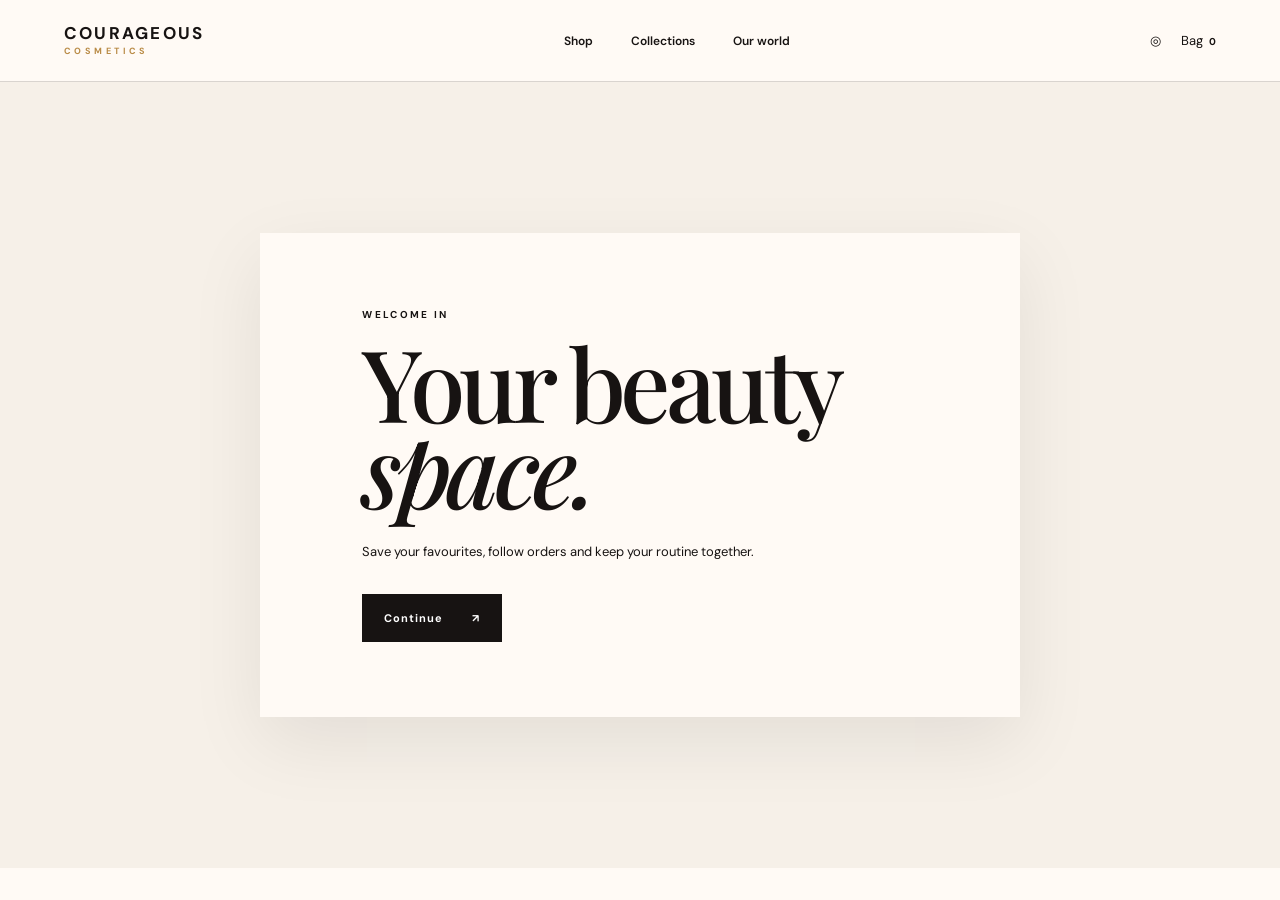
==== commit 55d012d9: "Build Courageous Cosmetics visual storefront foundation" ====
--- a/account.html
+++ b/account.html
@@ -1,33 +1 @@
-<!doctype html>
-<html lang="en">
-<head>
-  <meta charset="utf-8">
-  <meta name="viewport" content="width=device-width, initial-scale=1">
-  <meta name="description" content="Customer account for the Clothing Store.">
-  <title>Account | Clothing Store</title>
-  <link rel="stylesheet" href="assets/css/styles.css">
-  <link rel="icon" href="" data-store-favicon>
-  <script src="assets/js/site.js" defer></script>
-  <script type="module" src="assets/js/customer-auth.js"></script>
-</head>
-<body>
-  <a class="skip-link" href="#main-content">Skip to content</a>
-  <header class="site-header">
-    <div class="container header-inner">
-      <a class="brand" href="index.html" aria-label="Clothing Store home"><img class="store-logo" src="" alt="" data-store-logo hidden><span data-store-name>Clothing Store</span></a>
-      <nav class="site-nav" aria-label="Primary navigation">
-        <a href="index.html#categories">Shop</a>
-        <a href="cart.html">Cart</a>
-      </nav>
-    </div>
-  </header>
-  <main id="main-content">
-    <section class="section">
-      <div class="container" data-account-page aria-live="polite"></div>
-    </section>
-  </main>
-  <footer class="site-footer">
-    <div class="container footer-bottom"><p>© <span data-current-year>2026</span> <span data-store-name>Clothing Store</span>. All rights reserved.<br><span class="footer-signature">Crescosurge <strong>Marketing &amp; Web Development</strong></span></p></div>
-  </footer>
-</body>
-</html>
+<!doctype html><html lang="en"><head><meta charset="utf-8"><meta name="viewport" content="width=device-width,initial-scale=1"><title>Account — Courageous Cosmetics</title><link rel="preconnect" href="https://fonts.googleapis.com"><link href="https://fonts.googleapis.com/css2?family=DM+Sans:wght@400;500;600;700&family=Playfair+Display:wght@500;600;700&display=swap" rel="stylesheet"><link rel="stylesheet" href="assets/css/styles.css"></head><body><header class="site-header"><a class="brand" href="index.html"><span>COURAGEOUS</span><small>COSMETICS</small></a><nav><a href="shop.html">Shop</a><a href="index.html#collections">Collections</a><a href="index.html#story">Our world</a></nav><div class="header-actions"><a class="active" href="account.html">◎</a><a href="cart.html" class="cart-link">Bag <b data-cart-count>0</b></a><button class="menu">☰</button></div></header><main class="account-page"><div class="account-card"><p class="eyebrow">WELCOME IN</p><h1>Your beauty<br><em>space.</em></h1><p>Save your favourites, follow orders and keep your routine together.</p><button class="button button-dark" onclick="alert('Demo account — ready for the real foundation.')">Continue <span>↗</span></button></div></main><script src="assets/js/site.js"></script></body></html>
--- a/assets/css/styles.css
+++ b/assets/css/styles.css
@@ -1,874 +1 @@
-:root {
-  --color-brand-primary: #171717;
-  --color-brand-primary-hover: #000000;
-  --color-brand-secondary: #9a7655;
-  --color-brand-secondary-hover: #7f6045;
-  --color-brand-secondary-soft: #f2ece5;
-  --color-background: #f7f5f1;
-  --color-surface: #ffffff;
-  --color-surface-muted: #eeece7;
-  --color-surface-strong: #e3dfd7;
-  --color-text: #171717;
-  --color-text-muted: #686763;
-  --color-text-subtle: #8c8a83;
-  --color-text-inverse: #ffffff;
-  --color-border: #d8d4cc;
-  --color-border-strong: #aaa59c;
-  --color-success: #287a57;
-  --color-success-soft: #e7f4ed;
-  --color-warning: #9a681b;
-  --color-warning-soft: #fff4dd;
-  --color-danger: #bd3f3f;
-  --color-danger-soft: #fcebea;
-  --font-display: Georgia, 'Times New Roman', serif;
-  --font-body: Inter, ui-sans-serif, -apple-system, BlinkMacSystemFont, 'Segoe UI', sans-serif;
-  --font-mono: 'SFMono-Regular', Consolas, monospace;
-  --font-size-xs: .75rem;
-  --font-size-sm: .875rem;
-  --font-size-md: 1rem;
-  --font-size-lg: 1.125rem;
-  --font-size-xl: 1.375rem;
-  --font-size-2xl: 1.75rem;
-  --font-size-3xl: 2.25rem;
-  --font-size-4xl: clamp(2.75rem, 7vw, 5.5rem);
-  --line-height-tight: 1.08;
-  --line-height-heading: 1.15;
-  --line-height-body: 1.5;
-  --line-height-loose: 1.7;
-  --font-weight-regular: 400;
-  --font-weight-medium: 500;
-  --font-weight-semibold: 600;
-  --font-weight-bold: 700;
-  --space-1: .25rem;
-  --space-2: .5rem;
-  --space-3: .75rem;
-  --space-4: 1rem;
-  --space-5: 1.25rem;
-  --space-6: 1.5rem;
-  --space-8: 2rem;
-  --space-10: 2.5rem;
-  --space-12: 3rem;
-  --space-16: 4rem;
-  --space-20: 5rem;
-  --space-24: 6rem;
-  --content-width: 1180px;
-  --content-width-narrow: 760px;
-  --content-width-copy: 520px;
-  --radius-sm: .35rem;
-  --radius-md: .75rem;
-  --radius-lg: 1.1rem;
-  --radius-pill: 999px;
-  --border-width: 1px;
-  --shadow-none: none;
-  --shadow-sm: 0 2px 8px rgb(23 23 23 / .06);
-  --shadow-md: 0 10px 28px rgb(23 23 23 / .09);
-  --shadow-lg: 0 18px 48px rgb(23 23 23 / .12);
-  --duration-fast: 140ms;
-  --duration-normal: 220ms;
-  --duration-slow: 360ms;
-  --ease-standard: cubic-bezier(.2, 0, 0, 1);
-  --ease-emphasis: cubic-bezier(.16, 1, .3, 1);
-  --transition-colors: color var(--duration-fast) var(--ease-standard), background-color var(--duration-fast) var(--ease-standard), border-color var(--duration-fast) var(--ease-standard);
-  --transition-standard: var(--transition-colors), transform var(--duration-normal) var(--ease-emphasis), box-shadow var(--duration-normal) var(--ease-standard);
-  --focus-ring: 0 0 0 3px rgb(233 93 63 / .32);
-}
-
-* { box-sizing: border-box; }
-html { scroll-behavior: smooth; }
-body { margin: 0; color: var(--color-text); background: var(--color-background); font-family: var(--font-body); line-height: var(--line-height-body); }
-a { color: inherit; text-decoration: none; transition: var(--transition-colors); }
-button, input, textarea { font: inherit; }
-button { cursor: pointer; }
-:focus-visible { outline: 0; box-shadow: var(--focus-ring); }
-.container { width: min(var(--content-width), calc(100% - 2 * var(--space-5))); margin-inline: auto; }
-.sr-only { position: absolute; width: 1px; height: 1px; padding: 0; margin: -1px; overflow: hidden; clip: rect(0, 0, 0, 0); white-space: nowrap; border: 0; }
-.skip-link { position: absolute; left: var(--space-3); top: -48px; z-index: 20; padding: var(--space-3) var(--space-4); background: var(--color-brand-primary); color: var(--color-text-inverse); }
-.skip-link:focus { top: var(--space-3); }
-.brand { font-size: var(--font-size-md); font-weight: var(--font-weight-bold); letter-spacing: .14em; text-transform: uppercase; }
-.site-header, .admin-header { position: sticky; top: 0; z-index: 10; border-bottom: 1px solid rgb(23 23 23 / .08); background: rgb(248 247 244 / .88); backdrop-filter: blur(18px); }
-.header-inner { min-height: 76px; display: flex; align-items: center; gap: var(--space-8); }
-.site-header .brand { flex: 0 0 auto; }
-.site-nav { display: flex; flex: 1 1 auto; align-items: center; justify-content: flex-end; gap: var(--space-6); min-width: 0; font-size: var(--font-size-sm); }
-.site-nav a { position: relative; padding-block: var(--space-2); }
-.site-nav a::after { position: absolute; left: 0; right: 0; bottom: 0; height: 1px; background: var(--color-brand-secondary); content: ''; transform: scaleX(0); transform-origin: center; transition: transform var(--duration-normal) var(--ease-standard); }
-.site-nav a:hover::after, .site-nav a:focus-visible::after { transform: scaleX(1); }
-.site-nav a:hover, .text-link:hover, .footer-column a:hover { color: var(--color-brand-secondary); }
-.cart-link, .account-link { display: flex; gap: var(--space-2); align-items: center; }
-.cart-fly-animation {
-  position: fixed;
-  z-index: 2000;
-  margin: 0;
-  overflow: hidden;
-  pointer-events: none;
-  object-fit: cover;
-  border: 1px solid var(--color-border);
-  background: var(--color-surface);
-  box-shadow: var(--shadow-lg);
-  opacity: .96;
-  transform: translate3d(0, 0, 0) scale(1);
-  transform-origin: center;
-  transition: transform 620ms var(--ease-emphasis), opacity 620ms var(--ease-standard);
-}
-.cart-fly-animation.is-flying {
-  transform: translate3d(var(--cart-fly-x), var(--cart-fly-y), 0) scale(.18);
-  opacity: 0;
-}
-
-.sticky-cart-link { position: fixed; right: var(--space-5); bottom: calc(var(--space-5) + 60px); z-index: 1102; display: inline-flex; align-items: center; justify-content: center; width: 52px; height: 52px; border: 0; border-radius: 50%; background: var(--color-surface); color: var(--color-text); box-shadow: var(--shadow-lg); font-size: 1.35rem; transition: var(--transition-standard); }
-.sticky-cart-link:hover { background: var(--color-surface-muted); color: var(--color-text); transform: translateY(-2px); }
-.sticky-cart-icon { display: block; line-height: 1; }
-.sticky-cart-count { display: inline-grid; place-items: center; min-width: 22px; height: 22px; padding-inline: var(--space-1); border-radius: var(--radius-pill); background: var(--color-brand-secondary); color: var(--color-text-inverse); font-size: var(--font-size-xs); }
-.cart-count { display: inline-grid; place-items: center; min-width: 22px; height: 22px; border-radius: var(--radius-pill); background: var(--color-brand-secondary); color: var(--color-text-inverse); font-size: var(--font-size-xs); }
-.header-icon { border: 0; background: transparent; color: var(--color-text); padding: var(--space-2); font-size: 1.35rem; }
-.search-panel { padding: var(--space-5) 0; border-bottom: var(--border-width) solid var(--color-border); background: var(--color-surface); }
-.search-panel label { display: block; margin-bottom: var(--space-2); font-size: var(--font-size-xs); font-weight: var(--font-weight-bold); letter-spacing: .1em; text-transform: uppercase; }
-.search-row { display: flex; gap: var(--space-2); }
-.search-row input { width: 100%; border: var(--border-width) solid var(--color-border-strong); padding: var(--space-3) var(--space-4); }
-.hero { position: relative; padding: clamp(6rem, 12vw, 9rem) 0; overflow: hidden; background: radial-gradient(circle at 85% 20%, rgb(233 93 63 / .16), transparent 28%), linear-gradient(135deg, #171717 0%, #202020 55%, #111111 100%); color: var(--color-text-inverse); }
-.hero-grid { display: grid; grid-template-columns: minmax(0, .9fr) minmax(360px, 1.1fr); gap: var(--space-16); align-items: center; }
-.hero-copy .eyebrow, .cart-callout .eyebrow { color: var(--color-brand-secondary); }
-.eyebrow { margin: 0 0 var(--space-3); color: var(--color-brand-secondary); font-size: var(--font-size-xs); font-weight: var(--font-weight-bold); letter-spacing: .16em; text-transform: uppercase; }
-h1, h2, h3, p { margin-top: 0; }
-h1, h2 { font-family: var(--font-display); font-weight: var(--font-weight-regular); line-height: var(--line-height-tight); letter-spacing: -.04em; }
-h1 { max-width: 620px; margin-bottom: var(--space-6); font-size: clamp(3rem, 7vw, 5.5rem); }
-h2 { margin-bottom: var(--space-3); font-size: clamp(2rem, 4vw, 3.25rem); }
-h3 { margin-bottom: var(--space-1); font-size: var(--font-size-md); }
-.hero-text { max-width: var(--content-width-copy); margin-bottom: var(--space-8); color: rgb(255 255 255 / .72); font-size: var(--font-size-lg); line-height: var(--line-height-loose); }
-.hero-actions { display: flex; flex-wrap: wrap; gap: var(--space-3); }
-.hero-note { margin: var(--space-6) 0 0; color: rgb(255 255 255 / .5); font-size: var(--font-size-xs); }
-.hero-art { position: relative; display: flex; min-height: 500px; flex-direction: column; justify-content: space-between; padding: var(--space-6); overflow: hidden; background: linear-gradient(145deg, #f2b39d 0%, #dd684f 48%, #722f37 100%); color: var(--color-text-inverse); }
-.hero-art::after { position: absolute; right: -12%; bottom: -20%; width: 72%; height: 72%; border-radius: 50%; background: rgb(255 255 255 / .16); content: ''; }
-.art-label, .art-corner { position: relative; z-index: 1; font-size: var(--font-size-xs); letter-spacing: .12em; text-transform: uppercase; }
-.art-title { position: relative; z-index: 1; align-self: center; margin: auto 0; font-family: var(--font-display); font-size: clamp(4rem, 10vw, 8rem); line-height: .82; letter-spacing: -.08em; }
-.art-corner { align-self: end; }
-.button { display: inline-flex; align-items: center; justify-content: center; gap: var(--space-2); border: var(--border-width) solid transparent; border-radius: var(--radius-pill); padding: .85rem 1.35rem; font-size: var(--font-size-sm); font-weight: var(--font-weight-bold); transition: var(--transition-standard); }
-.button-primary { background: var(--color-brand-secondary); color: var(--color-text-inverse); box-shadow: 0 10px 24px rgb(233 93 63 / .18); }
-.button-primary:hover { background: var(--color-brand-secondary-hover); transform: translateY(-2px); }
-.button-secondary { background: var(--color-brand-primary); color: var(--color-text-inverse); }
-.button-ghost { border-color: rgb(255 255 255 / .35); color: var(--color-text-inverse); }
-.button-ghost:hover { border-color: var(--color-text-inverse); background: rgb(255 255 255 / .1); }
-/* Compact merchandising sections */
-#new-arrivals.section,
-#promotions.section {
-  padding-block: clamp(3rem, 6vw, 4.5rem);
-}
-#new-arrivals .section-heading,
-#promotions .section-heading {
-  margin-bottom: var(--space-6);
-  padding: var(--space-4) var(--space-5);
-}
-#new-arrivals .product-image,
-#promotions .product-image {
-  min-height: 320px;
-}
-#new-arrivals .product-image > [data-product-image],
-#promotions .product-image > [data-product-image] {
-  min-height: 320px !important;
-}
-
-.section-heading .button-ghost {
-  border-color: var(--color-brand-secondary);
-  color: var(--color-brand-secondary);
-  background: transparent;
-}
-.section-heading .button-ghost:hover {
-  border-color: var(--color-brand-secondary);
-  color: var(--color-text-inverse);
-  background: var(--color-brand-secondary);
-}
-.button-outline { border-color: var(--color-border); background: transparent; color: var(--color-text); }
-.button-small { padding: var(--space-2) var(--space-3); font-size: var(--font-size-xs); }
-button:disabled { cursor: not-allowed; opacity: .55; }
-.section { padding: clamp(4.5rem, 9vw, 7rem) 0; }
-.section-heading {
-  position: relative;
-  display: flex;
-  align-items: end;
-  justify-content: space-between;
-  gap: var(--space-8);
-  margin-bottom: var(--space-10);
-  padding: var(--space-5) var(--space-6);
-  overflow: hidden;
-  border: 1px solid rgb(23 23 23 / .08);
-  border-radius: 1.25rem;
-  background:
-    radial-gradient(circle at 92% 15%, rgb(154 118 85 / .16), transparent 30%),
-    linear-gradient(135deg, var(--color-surface) 0%, var(--color-surface-muted) 100%);
-  box-shadow: 0 14px 36px rgb(23 23 23 / .06);
-}
-.section-heading::before {
-  position: absolute;
-  top: 0;
-  left: 0;
-  width: 5px;
-  height: 100%;
-  background: var(--color-brand-secondary);
-  content: '';
-}
-.section-heading::after {
-  position: absolute;
-  right: 1.25rem;
-  bottom: 1.1rem;
-  width: 42px;
-  height: 42px;
-  border: 1px solid rgb(154 118 85 / .22);
-  border-radius: 50%;
-  content: '';
-}
-.category-link-card {
-  display: flex;
-  align-items: flex-end;
-  width: 100%;
-  color: inherit;
-  text-decoration: none;
-  cursor: pointer;
-}
-.category-link-card:hover {
-  color: inherit;
-}
-.section-heading > div {
-  position: relative;
-  z-index: 1;
-}
-.section-heading .eyebrow {
-  margin-bottom: var(--space-2);
-  font-size: .65rem;
-  letter-spacing: .22em;
-}
-.section-heading h2,
-.section-heading h3 {
-  margin-bottom: 0;
-  font-family: var(--font-display);
-  font-weight: var(--font-weight-regular);
-  letter-spacing: -.045em;
-}
-.section-heading h2 {
-  font-size: clamp(1.8rem, 3.4vw, 2.8rem);
-}
-.section-heading h3 {
-  font-size: clamp(1.3rem, 2.2vw, 1.8rem);
-}
-.section-heading h2 a,
-.section-heading h3 a {
-  transition: color var(--duration-fast) var(--ease-standard);
-}
-.section-heading h2 a:hover,
-.section-heading h3 a:hover {
-  color: var(--color-brand-secondary);
-}
-.section-intro { max-width: 280px; margin: 0; color: var(--color-text-muted); }
-.text-link { color: var(--color-brand-secondary); font-size: var(--font-size-sm); font-weight: var(--font-weight-bold); }
-.category-main-section {
-  position: relative;
-  margin-top: var(--space-8);
-  padding: var(--space-6) var(--space-5) var(--space-8);
-  border: 1px solid rgb(23 23 23 / .07);
-  border-radius: 1.5rem;
-  background: var(--color-surface);
-  box-shadow: 0 12px 32px rgb(23 23 23 / .045);
-}
-.category-main-section + .category-main-section {
-  margin-top: var(--space-6);
-}
-.category-main-section .section-heading {
-  margin-bottom: var(--space-6);
-}
-.category-main-section .section-heading::before {
-  width: 4px;
-}
-.category-main-section .section-heading::after {
-  display: none;
-}
-.category-product-section {
-  position: relative;
-  margin-top: var(--space-5);
-  padding-left: var(--space-4);
-}
-.category-product-section .section-heading {
-  margin-bottom: var(--space-4);
-  padding: var(--space-3) var(--space-4);
-  border: 0;
-  border-radius: .8rem;
-  background: var(--color-surface-muted);
-  box-shadow: none;
-}
-.category-product-section .section-heading::before,
-.category-product-section .section-heading::after {
-  display: none;
-}
-.category-section { background: linear-gradient(180deg, var(--color-surface-muted) 0%, var(--color-background) 100%); }
-.category-grid { display: grid; grid-template-columns: repeat(4, 1fr); gap: var(--space-4); }
-.category-card { position: relative; display: flex; min-height: 220px; flex-direction: column; justify-content: space-between; padding: var(--space-6); border: 1px solid rgb(23 23 23 / .08); border-radius: var(--radius-md); background: var(--color-surface); box-shadow: 0 8px 24px rgb(23 23 23 / .04); transition: var(--transition-standard); }
-.category-card:hover { border-color: var(--color-brand-secondary); transform: translateY(-5px); box-shadow: var(--shadow-md); }
-.category-card-large { background: var(--color-brand-primary); color: var(--color-text-inverse); box-shadow: var(--shadow-md); }
-.category-number, .category-arrow { font-size: var(--font-size-xs); letter-spacing: .08em; }
-.category-number { color: var(--color-text-muted); }
-.category-card-large .category-number { color: rgb(255 255 255 / .72); }
-.category-name { font-family: var(--font-display); font-size: var(--font-size-2xl); line-height: 1; }
-.category-arrow { align-self: end; }
-.product-grid { display: grid; grid-template-columns: repeat(4, 1fr); gap: clamp(1rem, 2.2vw, 1.75rem); }
-.product-card { min-width: 0; transition: transform var(--duration-normal) var(--ease-emphasis); }
-.product-card:hover { transform: translateY(-4px); }
-.product-image { position: relative; display: flex; min-height: 380px; align-items: end; justify-content: center; padding: var(--space-4); overflow: hidden; border-radius: var(--radius-lg); color: rgb(23 23 23 / .5); font-size: var(--font-size-xs); letter-spacing: .1em; text-transform: uppercase; box-shadow: 0 14px 36px rgb(23 23 23 / .07); transition: var(--transition-standard); }
-.product-image:hover { transform: scale(1.015); box-shadow: var(--shadow-md); }
-.product-image-one { background: #d7b8a4; }
-.product-image-two { background: #d8d9d2; }
-.product-image-three { background: #b8c4cc; }
-.product-image-four { background: #e8c7a2; }
-.product-image::before { position: absolute; top: 12%; left: 22%; width: 56%; height: 78%; border-radius: 44% 44% 12% 12%; background: rgb(255 255 255 / .28); content: ''; }
-.product-image-two::before { border-radius: 50% 50% 8% 8%; background: rgb(23 23 23 / .12); }
-.product-image-three::before { width: 42%; left: 29%; border-radius: 12% 12% 30% 30%; background: rgb(255 255 255 / .34); }
-.product-image-four::before { top: 28%; height: 50%; border-radius: 50%; background: rgb(23 23 23 / .14); }
-.product-image > span:first-child { position: relative; z-index: 1; }
-.product-badge { position: absolute; top: var(--space-3); left: var(--space-3); z-index: 1; padding: var(--space-1) var(--space-2); background: var(--color-brand-secondary); color: var(--color-text-inverse); font-size: var(--font-size-xs); font-weight: var(--font-weight-bold); letter-spacing: .08em; text-transform: uppercase; }
-.product-info { display: flex; justify-content: space-between; gap: var(--space-3); padding: var(--space-4) var(--space-1) 0; }
-.product-category { margin: 0 0 var(--space-1); color: var(--color-text-muted); font-size: var(--font-size-xs); text-transform: uppercase; }
-.product-info h3 { font-size: var(--font-size-md); }
-.product-info h3 a:hover { color: var(--color-brand-secondary); }
-.price { white-space: nowrap; font-size: var(--font-size-sm); font-weight: var(--font-weight-semibold); letter-spacing: .01em; }
-.product-page-actions { display: grid; grid-template-columns: 1fr 1fr; gap: var(--space-3); margin-top: var(--space-6); }
-.product-page-actions .button { width: 100%; }
-.product-buy-now-large { display: inline-flex; align-items: center; justify-content: center; gap: var(--space-2); }
-.product-actions {
-  display: grid;
-  grid-template-columns: 1fr 1fr;
-  gap: .65rem;
-  margin-top: var(--space-4);
-}
-.product-actions .product-action {
-  display: flex;
-  width: 100%;
-  margin-top: 0;
-  justify-content: center;
-  align-items: center;
-  padding: .72rem .8rem;
-  border: 1px solid var(--color-brand-primary);
-  border-radius: 999px;
-  background: var(--color-surface);
-  color: var(--color-brand-primary);
-  gap: .4rem;
-  font-size: .78rem;
-  font-weight: var(--font-weight-semibold);
-  letter-spacing: .01em;
-  line-height: 1;
-  text-align: center;
-  cursor: pointer;
-  transition: var(--transition-standard);
-}
-.product-actions .product-action:hover {
-  border-color: var(--color-brand-secondary);
-  background: var(--color-brand-secondary-soft);
-  color: var(--color-brand-primary);
-  transform: translateY(-2px);
-  box-shadow: 0 8px 18px rgb(23 23 23 / .08);
-}
-.product-buy-now {
-  display: flex;
-  width: 100%;
-  justify-content: center;
-  align-items: center;
-  gap: .4rem;
-  padding: .72rem .8rem;
-  border: 1px solid var(--color-brand-primary);
-  border-radius: 999px;
-  background: var(--color-brand-primary);
-  color: var(--color-text-inverse);
-  font-size: .78rem;
-  font-weight: var(--font-weight-semibold);
-  letter-spacing: .01em;
-  cursor: pointer;
-  transition: var(--transition-standard);
-}
-.product-buy-now:hover {
-  border-color: var(--color-brand-secondary);
-  background: var(--color-brand-secondary);
-  transform: translateY(-2px);
-  box-shadow: 0 8px 18px rgb(154 118 85 / .18);
-}
-.product-buy-now:disabled {
-  cursor: not-allowed;
-  opacity: .5;
-  transform: none;
-  box-shadow: none;
-}
-.product-page-actions {
-  display: grid;
-  grid-template-columns: 1fr 1fr;
-  gap: var(--space-3);
-  margin-top: var(--space-6);
-}
-.product-page-actions .button {
-  width: 100%;
-}
-.product-page-actions .button,
-.product-buy-now-large {
-  min-height: 48px;
-  border-radius: 999px;
-}
-.product-page-actions .button-primary {
-  border: 1px solid var(--color-brand-primary);
-}
-.product-buy-now-large {
-  display: inline-flex;
-  align-items: center;
-  justify-content: center;
-  gap: var(--space-2);
-  border: 1px solid var(--color-brand-secondary);
-  background: var(--color-brand-secondary);
-  color: var(--color-text-inverse);
-  font-weight: var(--font-weight-semibold);
-}
-.product-buy-now-large:hover {
-  background: var(--color-brand-secondary-hover);
-  border-color: var(--color-brand-secondary-hover);
-  transform: translateY(-1px);
-}
-.catalogue-status { display: flex; justify-content: center; align-items: center; gap: var(--space-2); min-height: 72px; margin-top: var(--space-10); color: var(--color-text-muted); font-size: var(--font-size-sm); }
-.loading-dot { width: 8px; height: 8px; border-radius: 50%; background: var(--color-brand-secondary); }
-.catalogue-status.is-ready .loading-dot { box-shadow: 0 0 0 5px var(--color-brand-secondary-soft); }
-.editorial-section { padding: var(--space-24) 0; background: var(--color-surface-strong); }
-.editorial-grid { display: grid; grid-template-columns: 1.1fr .9fr; gap: var(--space-12); align-items: stretch; }
-.editorial-copy { display: flex; flex-direction: column; justify-content: center; }
-.editorial-copy p { color: var(--color-text-muted); }
-.editorial-art { min-height: 420px; background: var(--color-brand-primary); color: var(--color-text-inverse); }
-.newsletter { padding: var(--space-24) 0; background: var(--color-brand-secondary-soft); }
-.newsletter-inner { display: flex; align-items: end; justify-content: space-between; gap: var(--space-8); }
-.newsletter-copy { max-width: 560px; }
-.newsletter-form { display: flex; gap: var(--space-2); }
-.newsletter-form input { min-width: min(360px, 50vw); border: var(--border-width) solid var(--color-border-strong); padding: var(--space-3) var(--space-4); background: var(--color-surface); }
-.cart-callout { padding: var(--space-24) 0; }
-.cart-callout-inner { display: flex; align-items: center; justify-content: space-between; gap: var(--space-8); padding: var(--space-8); background: var(--color-brand-primary); color: var(--color-text-inverse); }
-.cart-callout .eyebrow { margin-bottom: var(--space-2); }
-.footer-note { max-width: 320px; color: var(--color-text-muted); }
-.site-footer { padding: var(--space-16) 0 var(--space-6); border-top: var(--border-width) solid var(--color-border); background: var(--color-surface); }
-.footer-grid { display: grid; grid-template-columns: 2fr repeat(3, 1fr); gap: var(--space-8); }
-.footer-column { display: flex; flex-direction: column; gap: var(--space-2); }
-.footer-column h3 { margin-bottom: var(--space-2); font-size: var(--font-size-xs); letter-spacing: .12em; text-transform: uppercase; }
-.footer-column a { color: var(--color-text-muted); font-size: var(--font-size-sm); }
-.footer-bottom { display: flex; align-items: center; justify-content: space-between; gap: var(--space-6); margin-top: var(--space-12); padding-top: var(--space-6); border-top: 1px solid rgb(23 23 23 / .08); color: var(--color-text-subtle); font-size: var(--font-size-xs); }
-.settings-heading { display: flex; align-items: end; justify-content: space-between; gap: var(--space-8); }
-.settings-panel { margin-bottom: var(--space-8); padding: var(--space-8); border: var(--border-width) solid var(--color-border); background: var(--color-surface); }
-.settings-form { display: grid; gap: var(--space-6); }
-.settings-group { min-width: 0; margin: 0; padding: var(--space-6); border: var(--border-width) solid var(--color-border); }
-.settings-fields { display: grid; gap: var(--space-4); }
-.settings-fields-two { grid-template-columns: repeat(2, minmax(0, 1fr)); }
-.field { display: grid; gap: var(--space-2); }
-
-[data-group-form-field][hidden] { display: none !important; }
-.field > span { font-size: var(--font-size-sm); font-weight: var(--font-weight-semibold); }
-.field input, .field select, .field textarea { width: 100%; border: 1px solid var(--color-border); border-radius: var(--radius-sm); padding: .85rem 1rem; background: var(--color-surface); color: var(--color-text); transition: var(--transition-standard); }
-.field-wide { grid-column: 1 / -1; }
-.settings-actions { display: flex; align-items: center; justify-content: space-between; gap: var(--space-6); }
-.settings-readonly { color: var(--color-text-muted); font-size: var(--font-size-xs); letter-spacing: .1em; text-transform: uppercase; }
-.settings-load-status, .settings-notice { color: var(--color-text-muted); font-size: var(--font-size-sm); }
-.admin-main { padding: var(--space-16) 0; }
-.admin-sections { display: grid; gap: var(--space-3); }
-.admin-panel { display: grid; grid-template-columns: 52px 1fr auto; gap: var(--space-5); align-items: center; padding: var(--space-5); border: var(--border-width) solid var(--color-border); background: var(--color-surface); }
-.panel-icon { display: grid; place-items: center; width: 52px; height: 52px; background: var(--color-surface-muted); font-family: var(--font-mono); font-size: var(--font-size-xs); }
-.muted { color: var(--color-text-muted); }
-.subcategory-showcase { display: flex; gap: clamp(1rem, 2.5vw, 1.75rem); margin-bottom: var(--space-8); padding: var(--space-2) var(--space-1) var(--space-3); overflow-x: auto; overscroll-behavior-inline: contain; scroll-snap-type: x mandatory; scrollbar-width: thin; }
-.subcategory-showcase-card { position: relative; z-index: 2; display: block; flex: 0 0 112px; scroll-snap-align: start; text-align: center; cursor: pointer; pointer-events: auto; }
-.subcategory-showcase-image { position: relative; display: block; width: 112px; height: 112px; overflow: hidden; border: 1px solid var(--color-border); border-radius: 50%; background: var(--color-surface); box-shadow: 0 10px 28px rgb(23 23 23 / .08); transition: var(--transition-standard); }
-.subcategory-showcase-image::after { position: absolute; inset: 7px; border: 1px solid rgb(255 255 255 / .42); border-radius: 50%; content: ''; pointer-events: none; }
-.subcategory-showcase-image img { display: block; width: 100%; height: 100%; object-fit: cover; transition: transform var(--duration-slow) var(--ease-emphasis); }
-.subcategory-showcase-card:hover .subcategory-showcase-image { border-color: var(--color-brand-secondary); box-shadow: 0 16px 34px rgb(23 23 23 / .12); transform: translateY(-5px); }
-.subcategory-showcase-card:hover .subcategory-showcase-image img { transform: scale(1.08); }
-.subcategory-showcase-name { display: block; padding-top: var(--space-3); font-family: var(--font-display); font-size: var(--font-size-md); line-height: 1.15; }
-.subcategory-showcase-card:hover .subcategory-showcase-name { color: var(--color-brand-secondary); }
-.subcategory-showcase-card:focus-visible { outline: 0; }
-.subcategory-showcase-card:focus-visible .subcategory-showcase-image { border-color: var(--color-brand-secondary); box-shadow: var(--focus-ring); }
-
-
-@media (max-width: 900px) {
-  .site-nav { gap: var(--space-3); }
-  .hero-grid, .editorial-grid { grid-template-columns: 1fr; }
-  .hero-art { min-height: 380px; }
-  .category-grid, .product-grid { grid-template-columns: repeat(2, 1fr); }
-  .newsletter-inner, .cart-callout-inner { align-items: start; flex-direction: column; }
-}
-@media (max-width: 700px) {
-  .header-inner { min-height: 64px; gap: var(--space-4); overflow-x: auto; }
-  .site-header .brand { flex: 0 0 auto; }
-  .site-nav { flex: 0 0 auto; gap: var(--space-4); overflow: visible; padding: var(--space-2) 0; white-space: nowrap; }
-  .site-nav a, .header-icon { flex: 0 0 auto; padding: var(--space-2) 0; text-align: center; }
-  .section-heading { align-items: start; flex-direction: column; }
-  .category-card { min-height: 170px; }
-  .product-grid { gap: var(--space-8) var(--space-3); }
-  .product-image { min-height: 240px; }
-  .editorial-art { min-height: 300px; }
-  .newsletter-form { width: 100%; }
-  .footer-grid { grid-template-columns: repeat(2, 1fr); }
-  .footer-grid > :first-child { grid-column: 1 / -1; }
-  .footer-bottom { align-items: start; flex-direction: column; }
-  .admin-intro { align-items: start; flex-direction: column; }
-  .admin-panel { grid-template-columns: 36px 1fr; gap: var(--space-4); padding: var(--space-5); }
-  .admin-panel .button { grid-column: 2; justify-self: start; }
-  .admin-account { display: flex; align-items: center; gap: var(--space-2); flex-shrink: 0; }
-  .admin-account .button { padding: var(--space-2); }
-  .admin-account span:not(.status-dot) { max-width: 120px; overflow: hidden; text-overflow: ellipsis; white-space: nowrap; }
-  .settings-panel { padding: var(--space-5); }
-  .settings-heading, .settings-actions { align-items: start; flex-direction: column; }
-  .settings-fields-two { grid-template-columns: 1fr; }
-  .field-wide { grid-column: auto; }
-  .social-row { grid-template-columns: 1fr 1fr; }
-  .social-toggle { grid-column: 1 / -1; }
-  .social-row .social-order { max-width: 100px; }
-}
-@media (max-width: 480px) {
-  .hero-actions, .newsletter-form { align-items: stretch; flex-direction: column; }
-  .hero-actions .button, .newsletter-form .button { width: 100%; }
-  .category-grid, .product-grid, .footer-grid, .admin-stats { grid-template-columns: 1fr; }
-  .category-card { min-height: 140px; }
-  .footer-grid > :first-child { grid-column: auto; }
-  .hero-art { min-height: 320px; }
-  .art-title { font-size: 5rem; }
-  .social-row { grid-template-columns: 1fr; }
-  .social-toggle { grid-column: auto; }
-  .social-row .social-order { max-width: none; }
-}
-@media (prefers-reduced-motion: reduce) {
-  :root { --duration-fast: 0ms; --duration-normal: 0ms; --duration-slow: 0ms; }
-  html { scroll-behavior: auto; }
-}
-
-.cart-layout { display: grid; grid-template-columns: minmax(0, 1.5fr) minmax(280px, .7fr); gap: var(--space-12); align-items: start; }
-.cart-items { display: grid; gap: var(--space-4); }
-.cart-item { display: grid; grid-template-columns: 120px minmax(0, 1fr) auto; gap: var(--space-5); align-items: center; padding: var(--space-5) 0; border-bottom: var(--border-width) solid var(--color-border); }
-.cart-item-image { aspect-ratio: 4 / 5; overflow: hidden; background: var(--color-surface-muted); display: grid; place-items: center; color: var(--color-text-muted); font-size: var(--font-size-xs); }
-.cart-item-image img { width: 100%; height: 100%; object-fit: cover; }
-.cart-item-details { display: flex; min-width: 0; justify-content: space-between; gap: var(--space-5); }
-.cart-item-details h2 { margin-bottom: var(--space-2); font-family: var(--font-body); font-size: var(--font-size-lg); font-weight: var(--font-weight-semibold); letter-spacing: 0; }
-.cart-item-actions { display: flex; align-items: center; gap: var(--space-5); }
-.quantity-control { display: inline-flex; align-items: center; border: var(--border-width) solid var(--color-border-strong); }
-.quantity-control button { width: 36px; height: 36px; border: 0; background: transparent; }
-.quantity-control span { min-width: 32px; text-align: center; font-size: var(--font-size-sm); }
-.cart-item-total { white-space: nowrap; font-size: var(--font-size-sm); }
-.cart-summary { position: sticky; top: 100px; padding: var(--space-6); background: var(--color-surface); border: var(--border-width) solid var(--color-border); }
-.cart-summary h2 { font-size: var(--font-size-2xl); }
-.cart-summary-row { display: flex; justify-content: space-between; gap: var(--space-4); padding: var(--space-5) 0; margin-bottom: var(--space-4); border-top: var(--border-width) solid var(--color-border); border-bottom: var(--border-width) solid var(--color-border); }
-.cart-summary .button { width: 100%; margin-top: var(--space-4); }
-.cart-empty { max-width: 520px; padding: var(--space-12) 0; }
-@media (max-width: 700px) { .cart-layout { grid-template-columns: 1fr; gap: var(--space-8); } .cart-summary { position: static; } .cart-item { grid-template-columns: 88px minmax(0, 1fr); gap: var(--space-3); } .cart-item-total { grid-column: 2; } .cart-item-details { flex-direction: column; gap: var(--space-4); } .cart-item-actions { justify-content: space-between; } }
-
-.checkout-layout { display: grid; grid-template-columns: minmax(0, 1.15fr) minmax(300px, .85fr); gap: var(--space-12); align-items: start; }
-.checkout-form { display: grid; gap: var(--space-6); }
-.checkout-section { display: grid; gap: var(--space-4); margin: 0; padding: var(--space-6); border: var(--border-width) solid var(--color-border); background: var(--color-surface); }
-.checkout-section legend { padding: 0 var(--space-2); font-family: var(--font-display); font-size: var(--font-size-xl); }
-.checkout-section .settings-fields-two { display: grid; gap: var(--space-4); }
-.checkout-submit { width: 100%; }
-.checkout-payment-note { margin: 0; font-size: var(--font-size-sm); text-align: center; }
-.checkout-notice { margin: 0; padding: var(--space-3) var(--space-4); background: var(--color-success-soft); color: var(--color-success); font-size: var(--font-size-sm); }
-.checkout-summary { position: sticky; top: 100px; padding: var(--space-6); border: var(--border-width) solid var(--color-border); background: var(--color-surface); }
-.checkout-summary h2 { font-size: var(--font-size-2xl); }
-.checkout-items { display: grid; gap: var(--space-4); margin: var(--space-6) 0; }
-.checkout-item { display: grid; grid-template-columns: 64px minmax(0, 1fr) auto; gap: var(--space-3); align-items: center; padding-bottom: var(--space-4); border-bottom: var(--border-width) solid var(--color-border); }
-.checkout-item-image { width: 64px; aspect-ratio: 4 / 5; overflow: hidden; background: var(--color-surface-muted); }
-.checkout-item-image img { width: 100%; height: 100%; object-fit: cover; }
-.checkout-item div:nth-child(2) { display: grid; gap: var(--space-1); min-width: 0; }
-.checkout-item div:nth-child(2) span { color: var(--color-text-muted); font-size: var(--font-size-xs); }
-.checkout-item > strong { white-space: nowrap; font-size: var(--font-size-sm); }
-.checkout-total { display: flex; justify-content: space-between; gap: var(--space-4); padding: var(--space-5) 0; border-bottom: var(--border-width) solid var(--color-border); }
-.checkout-empty { max-width: 520px; padding: var(--space-12) 0; }
-@media (max-width: 900px) { .checkout-layout { grid-template-columns: 1fr; } .checkout-summary { position: static; } }
-@media (max-width: 700px) { .checkout-section { padding: var(--space-5); } }
-
-.checkout-grand-total { font-size: var(--font-size-lg); border-bottom: 0; }
-
-
-.account-orders { margin-top: var(--space-12); padding: var(--space-8); border: var(--border-width) solid var(--color-border); background: var(--color-surface); }
-.account-orders h2 { margin-bottom: var(--space-2); font-size: var(--font-size-2xl); }
-.customer-orders-list { display: grid; gap: var(--space-3); margin-top: var(--space-6); }
-.customer-order-card { display: grid; grid-template-columns: minmax(0, 1fr) auto auto; gap: var(--space-5); align-items: center; width: 100%; padding: var(--space-5); border: var(--border-width) solid var(--color-border); background: var(--color-surface); color: var(--color-text); text-align: left; transition: var(--transition-standard); }
-.customer-order-card:hover { border-color: var(--color-brand-secondary); transform: translateY(-2px); box-shadow: var(--shadow-sm); }
-.customer-order-card span { display: grid; gap: var(--space-1); }
-.customer-order-card small { color: var(--color-text-muted); font-size: var(--font-size-xs); }
-.customer-order-arrow { font-size: var(--font-size-lg); }
-.customer-orders-empty { padding: var(--space-8) 0; }
-.customer-orders-empty h3 { margin-bottom: var(--space-2); }
-.customer-order-detail { display: grid; gap: var(--space-6); margin-top: var(--space-6); padding: var(--space-6); border-top: var(--border-width) solid var(--color-border); }
-.customer-order-status-row { display: flex; flex-wrap: wrap; gap: var(--space-3); }
-.customer-order-status-row span { padding: var(--space-2) var(--space-3); border: var(--border-width) solid var(--color-border); background: var(--color-surface-muted); font-size: var(--font-size-sm); text-transform: capitalize; }
-.customer-order-grid { display: grid; grid-template-columns: repeat(2, minmax(0, 1fr)); gap: var(--space-8); }
-.customer-order-grid p { margin-bottom: var(--space-3); }
-.customer-order-items { display: grid; gap: var(--space-3); }
-.customer-order-item, .customer-order-total { display: flex; justify-content: space-between; gap: var(--space-4); padding-bottom: var(--space-3); border-bottom: var(--border-width) solid var(--color-border); font-size: var(--font-size-sm); }
-.customer-order-total { padding-top: var(--space-3); }
-.customer-order-grand-total { border-bottom: 0; font-size: var(--font-size-lg); }
-.customer-order-notes { padding: var(--space-4); background: var(--color-surface-muted); font-size: var(--font-size-sm); }
-.customer-order-notes p:last-child { margin-bottom: 0; }
-@media (max-width: 700px) {
-  .account-orders { padding: var(--space-5); }
-  .customer-order-card { grid-template-columns: minmax(0, 1fr) auto; gap: var(--space-3); }
-  .customer-order-card > span:nth-child(2) { grid-column: 1; }
-  .customer-order-arrow { grid-column: 2; grid-row: 1 / span 2; }
-  .customer-order-grid { grid-template-columns: 1fr; gap: var(--space-5); }
-  .customer-order-detail { padding: var(--space-5) 0 0; }
-}
-
-.account-card { max-width: var(--content-width-narrow); margin-inline: auto; }
-.account-options { display: grid; gap: var(--space-3); margin-top: var(--space-10); }
-.account-option { display: flex; align-items: center; justify-content: space-between; gap: var(--space-6); padding: var(--space-6); border: var(--border-width) solid var(--color-border); background: var(--color-surface); transition: var(--transition-standard); }
-.account-option:hover { border-color: var(--color-brand-secondary); transform: translateY(-2px); box-shadow: var(--shadow-sm); }
-.account-option span:first-child { display: grid; gap: var(--space-2); }
-.account-option small { color: var(--color-text-muted); font-size: var(--font-size-sm); }
-
-
-.product-detail-images { display:grid; grid-template-columns:repeat(4,minmax(0,1fr)); gap:var(--space-4); margin-top:var(--space-4); }
-.product-detail-image { aspect-ratio:4 / 5; overflow:hidden; background:var(--color-surface-muted); border:var(--border-width) solid var(--color-border); }
-.product-detail-image img { display:block; width:100%; height:100%; object-fit:cover; }
-.product-detail-variants { display:grid; gap:var(--space-3); margin-top:var(--space-4); }
-@media (max-width:700px) { .product-detail-images { grid-template-columns:repeat(2,minmax(0,1fr)); } }
-
-/* Live chat */
-.customer-chat-layout,.communications-workspace{display:grid;grid-template-columns:minmax(240px,.72fr) minmax(0,1.5fr);gap:var(--space-6);align-items:start}
-.customer-chat-list,.communications-list-panel{min-width:0}
-.customer-chat-conversation,.communication-list-item{display:grid;grid-template-columns:minmax(0,1fr) auto;gap:var(--space-2);width:100%;padding:var(--space-4);border:var(--border-width) solid var(--color-border);background:var(--color-surface);color:var(--color-text);text-align:left}
-.customer-chat-conversation{grid-template-columns:1fr;margin-top:var(--space-2)}
-.customer-chat-conversation:hover,.customer-chat-conversation.is-selected,.communication-list-item:hover,.communication-list-item.is-selected{border-color:var(--color-brand-secondary);box-shadow:var(--shadow-sm)}
-.customer-chat-conversation small,.communication-list-item small{display:block;color:var(--color-text-muted);font-size:var(--font-size-xs);margin-top:var(--space-1)}
-.communication-list-item div{min-width:0}
-.communication-status{align-self:start;padding:var(--space-1) var(--space-2);background:var(--color-surface-muted);font-size:var(--font-size-xs);text-transform:capitalize}
-.chat-empty{display:grid;min-height:360px;place-items:center;padding:var(--space-8);border:var(--border-width) dashed var(--color-border-strong);text-align:center}
-.chat-heading{display:flex;align-items:start;justify-content:space-between;gap:var(--space-6);margin-bottom:var(--space-6)}
-.chat-messages{display:grid;gap:var(--space-3);max-height:520px;overflow:auto;padding:var(--space-2)}
-.chat-message{max-width:82%;padding:var(--space-4);background:var(--color-surface-muted);border:var(--border-width) solid var(--color-border)}
-.chat-message.is-customer{justify-self:end}
-.chat-message.is-admin{justify-self:start}
-.chat-message div{display:flex;gap:var(--space-3);justify-content:space-between}
-.chat-message small{color:var(--color-text-muted);font-size:var(--font-size-xs)}
-.chat-message p{margin:var(--space-2) 0 0;white-space:pre-wrap;overflow-wrap:anywhere}
-.chat-reply-form{display:grid;gap:var(--space-3);margin-top:var(--space-5)}
-.chat-reply-form textarea{width:100%;border:var(--border-width) solid var(--color-border-strong);padding:var(--space-3) var(--space-4);background:var(--color-surface);color:var(--color-text);resize:vertical}
-@media (max-width:700px){.customer-chat-layout,.communications-workspace{grid-template-columns:minmax(0,.75fr) minmax(0,1.5fr);gap:var(--space-3)}.customer-chat-list,.customer-chat-panel,.communications-list-panel,.communications-detail-panel{padding:var(--space-3)}.chat-heading{flex-direction:column}.chat-message{max-width:95%}}
-@media (max-width:480px){.customer-chat-layout,.communications-workspace{grid-template-columns:minmax(170px,.7fr) minmax(0,1.3fr)}.customer-chat-list,.customer-chat-panel,.communications-list-panel,.communications-detail-panel{padding:var(--space-2)}.customer-chat-conversation,.communication-list-item{padding:var(--space-3)}}
-
-/* Responsive selector layout */
-@media (min-width:701px) {
-  .orders-workspace { display:grid; grid-template-columns:minmax(250px,.72fr) minmax(0,1.7fr); gap:var(--space-6); align-items:start; }
-  .orders-drawer { position:static; z-index:auto; width:auto; max-height:calc(100vh - 140px); transform:none; border:var(--border-width) solid var(--color-border); box-shadow:none; }
-  .orders-drawer-backdrop { display:none !important; }
-  .orders-drawer-toggle { display:none; }
-  .orders-drawer-header { position:sticky; top:0; background:var(--color-surface); z-index:1; }
-  .communications-workspace { display:grid; grid-template-columns:minmax(250px,.72fr) minmax(0,1.5fr); gap:var(--space-6); align-items:start; }
-  .communications-drawer { position:static; z-index:auto; width:auto; max-height:calc(100vh - 140px); transform:none; border:var(--border-width) solid var(--color-border); box-shadow:none; }
-  .communications-drawer-backdrop { display:none !important; }
-  .communications-detail-toolbar .button[data-communications-toggle] { display:none; }
-  .communications-drawer-header { position:sticky; top:0; background:var(--color-surface); z-index:1; }
-}
-
-/* Communication drawer layout */
-.communications-workspace,.customer-chat-layout{display:block;position:relative}
-.communications-detail-panel,.customer-chat-panel{min-height:520px}
-.communications-detail-toolbar{display:flex;align-items:center;justify-content:space-between;gap:var(--space-4);margin-bottom:var(--space-6)}
-.communications-drawer,.customer-chat-drawer{position:fixed;z-index:1000;top:0;right:0;bottom:0;width:min(440px,92vw);padding:var(--space-6);overflow-y:auto;background:var(--color-surface);border-left:var(--border-width) solid var(--color-border);box-shadow:var(--shadow-lg);transform:translateX(105%);transition:transform var(--duration-slow) var(--ease-emphasis)}
-.communications-drawer.is-open,.customer-chat-drawer.is-open{transform:translateX(0)}
-.communications-drawer-backdrop,.customer-chat-drawer-backdrop{position:fixed;z-index:999;inset:0;background:rgb(23 23 23 / .28);opacity:0;transition:opacity var(--duration-normal) var(--ease-standard)}
-.communications-drawer-backdrop.is-visible,.customer-chat-drawer-backdrop.is-visible{opacity:1}
-.communications-drawer-header,.customer-chat-drawer-header{display:flex;align-items:start;justify-content:space-between;gap:var(--space-4);padding-bottom:var(--space-5);border-bottom:var(--border-width) solid var(--color-border)}
-.communications-drawer-tools,.customer-chat-drawer-tools{padding:var(--space-5) 0}
-.communications-drawer .search-row{display:grid;gap:var(--space-3)}
-.communications-drawer .search-row input,.communications-drawer .search-row select{width:100%;min-width:0;border:var(--border-width) solid var(--color-border-strong);padding:var(--space-3) var(--space-4);background:var(--color-surface);color:var(--color-text)}
-.communications-drawer-actions{display:flex;gap:var(--space-2)}
-.communications-drawer-actions .button{flex:1}
-body.communications-drawer-open,body.customer-chat-drawer-open{overflow:hidden}
-@media (max-width:700px){
-  .communications-detail-toolbar{align-items:stretch;flex-direction:column}
-  .communications-drawer,.customer-chat-drawer{width:min(430px,94vw);padding:var(--space-5)}
-}
-@media (max-width:480px){
-  .communications-drawer,.customer-chat-drawer{padding:var(--space-4)}
-}
-
-/* Desktop communication selector */
-@media (min-width:701px) {
-  .communications-workspace { display:grid; grid-template-columns:minmax(250px,.72fr) minmax(0,1.5fr); gap:var(--space-6); align-items:start; }
-  .communications-drawer { position:static; z-index:auto; width:auto; max-height:calc(100vh - 140px); transform:none; border:var(--border-width) solid var(--color-border); box-shadow:none; }
-  .communications-drawer-backdrop { display:none !important; }
-  .communications-detail-toolbar .button[data-communications-toggle] { display:none; }
-  .communications-drawer-header { position:sticky; top:0; background:var(--color-surface); z-index:1; }
-}
-
-
-/* Product image gallery */
-.product-gallery { display:grid; grid-template-columns:minmax(0,1fr) 96px; gap:var(--space-4); align-items:start; }
-.product-gallery-main { aspect-ratio:4 / 5; overflow:hidden; background:var(--color-surface-muted); border:var(--border-width) solid var(--color-border); }
-.product-gallery-main img { display:block; width:100%; height:100%; object-fit:cover; }
-.product-gallery-thumbs { display:grid; gap:var(--space-3); }
-.product-gallery-thumb { display:block; width:100%; aspect-ratio:4 / 5; padding:0; overflow:hidden; border:var(--border-width) solid var(--color-border); background:var(--color-surface-muted); cursor:pointer; }
-.product-gallery-thumb.is-active { border-color:var(--color-brand-primary); }
-.product-gallery-thumb img { display:block; width:100%; height:100%; object-fit:cover; }
-.product-gallery-empty { display:flex; align-items:center; justify-content:center; min-height:360px; background:var(--color-surface-muted); color:var(--color-text-muted); }
-.product-detail-layout { display:grid; grid-template-columns:minmax(0,1.15fr) minmax(320px,.85fr); gap:clamp(2rem,6vw,5rem); align-items:start; }
-.product-gallery-main { border:0; border-radius:var(--radius-lg); box-shadow:var(--shadow-md); background:var(--color-surface); }
-.product-gallery-main img { transition:transform var(--duration-slow) var(--ease-emphasis); }
-.product-gallery-main:hover img { transform:scale(1.012); }
-.product-gallery-thumbs { gap:var(--space-3); }
-.product-gallery-thumb { border-radius:var(--radius-md); transition:var(--transition-standard); }
-.product-gallery-thumb:hover { border-color:var(--color-brand-secondary); transform:translateY(-2px); }
-.product-gallery-thumb.is-active { border-color:var(--color-brand-secondary); box-shadow:0 0 0 2px var(--color-brand-secondary-soft); }
-.product-detail-copy { position:sticky; top:calc(76px + var(--space-6)); padding:clamp(1.5rem,3vw,2.5rem); border:1px solid var(--color-border); border-radius:var(--radius-lg); background:var(--color-surface); box-shadow:var(--shadow-sm); }
-.product-detail-copy h1 { margin-top:var(--space-2); margin-bottom:var(--space-4); font-size:clamp(2.5rem,5vw,4.25rem); }
-.product-detail-price { font-size:1.35rem; font-weight:var(--font-weight-semibold); margin:0 0 var(--space-3); }
-.product-detail-copy > .muted { color:var(--color-text-muted); }
-.product-detail-copy .settings-group { margin:var(--space-6) 0; padding:var(--space-5); border:0; border-top:1px solid var(--color-border); border-bottom:1px solid var(--color-border); background:transparent; }
-.product-option-selector { margin:var(--space-6) 0; }
-.product-option-list { display:flex; flex-wrap:wrap; gap:var(--space-2); }
-.product-option-list .button { min-width:44px; }
-.product-detail-copy .button-primary { width:100%; min-height:50px; margin-top:var(--space-2); }
-.product-detail-copy > p:last-child { margin:var(--space-3) 0 0; }
-.product-detail-copy > p:last-child .button { width:100%; border-color:var(--color-border); color:var(--color-text); background:transparent; }
-.product-detail-copy > p:last-child .button:hover { border-color:var(--color-brand-secondary); color:var(--color-brand-secondary); background:var(--color-brand-secondary-soft); }
-.product-grid[data-related-products] .product-card { display:flex; min-width:0; flex-direction:column; }
-.product-grid[data-related-products] .product-image { min-height:0; aspect-ratio:4 / 5; padding:0; border-radius:var(--radius-lg); background:var(--color-surface-muted); }
-.product-grid[data-related-products] .product-image img { display:block; width:100%; height:100%; object-fit:contain; position:relative; z-index:1; transition:transform var(--duration-slow) var(--ease-emphasis); }
-.product-grid[data-related-products] .product-image::before { display:none; }
-.product-grid[data-related-products] .product-image:hover img { transform:scale(1.025); }
-.product-grid[data-related-products] .product-info { flex:1; padding:var(--space-4) var(--space-1) 0; }
-.product-grid[data-related-products] .product-info h3 { margin:0; font-size:var(--font-size-md); line-height:1.35; }
-.product-grid[data-related-products] .price { font-size:var(--font-size-sm); }
-.product-grid[data-related-products] .product-card::after { content:'View product  →'; display:block; margin:var(--space-4) var(--space-1) 0; padding-top:var(--space-3); border-top:1px solid var(--color-border); color:var(--color-text-muted); font-size:var(--font-size-xs); letter-spacing:.04em; transition:var(--transition-colors); }
-.product-grid[data-related-products] .product-card:hover::after { color:var(--color-brand-secondary); }
-
-.product-detail-copy { position:sticky; top:var(--space-6); }
-.product-detail-copy h1 { margin-top:var(--space-2); }
-.product-detail-price { font-size:1.25rem; margin:var(--space-4) 0; }
-.product-image-management { display:grid; grid-template-columns:repeat(3,minmax(0,1fr)); gap:var(--space-4); margin-top:var(--space-4); }
-.product-image-management-item { border:var(--border-width) solid var(--color-border); padding:var(--space-3); background:var(--color-surface); }
-.product-image-management-preview { aspect-ratio:4 / 5; overflow:hidden; background:var(--color-surface-muted); margin-bottom:var(--space-3); }
-.product-image-management-preview img { display:block; width:100%; height:100%; object-fit:cover; }
-.product-image-management-main { font-weight:700; }
-@media (max-width:700px) {
-  .product-gallery { grid-template-columns:1fr; }
-  .product-gallery-thumbs { grid-template-columns:repeat(4,minmax(0,1fr)); }
-  .product-detail-layout { grid-template-columns:1fr; }
-  .product-detail-copy { position:static; }
-  .product-image-management { grid-template-columns:repeat(2,minmax(0,1fr)); }
-}
-
-
-/* Product group color selection */
-.product-color-palette { display:flex; flex-wrap:wrap; gap:var(--space-3); padding:var(--space-4); border:var(--border-width) solid var(--color-border); background:var(--color-surface-muted); margin-bottom:var(--space-4); }
-.product-color-swatch { display:inline-flex; align-items:center; gap:var(--space-2); min-width:104px; padding:var(--space-2) var(--space-3); border:var(--border-width) solid var(--color-border-strong); background:var(--color-surface); color:var(--color-text); cursor:pointer; font:inherit; text-align:left; transition:var(--transition-colors); }
-.product-color-swatch:hover { border-color:var(--color-brand-secondary); }
-.product-color-swatch.is-selected { border-color:var(--color-brand-primary); box-shadow:0 0 0 2px var(--color-brand-primary); font-weight:var(--font-weight-semibold); }
-.product-color-swatch-dot,.product-color-selected-dot { display:inline-block; width:22px; height:22px; flex:0 0 22px; border-radius:50%; border:var(--border-width) solid var(--color-border-strong); box-shadow:inset 0 0 0 1px rgb(255 255 255 / .45); }
-.product-color-selected { display:flex; align-items:center; gap:var(--space-2); min-height:42px; padding:var(--space-2) var(--space-3); border:var(--border-width) solid var(--color-border); background:var(--color-surface-muted); }
-.product-group-option-row { padding-top:var(--space-3); border-top:var(--border-width) solid var(--color-border); }
-
-/* Product catalogue horizontal filter navigation */
-.product-filter-navigation { margin-bottom: var(--space-5); border: var(--border-width) solid var(--color-border); background: var(--color-surface); }
-.product-filter-tabs { display: flex; overflow-x: auto; border-bottom: var(--border-width) solid var(--color-border); scrollbar-width: thin; }
-.product-filter-tab { flex: 0 0 auto; min-width: 150px; padding: var(--space-4) var(--space-5); border: 0; border-right: var(--border-width) solid var(--color-border); background: var(--color-surface); color: var(--color-text-muted); font-size: var(--font-size-sm); font-weight: var(--font-weight-semibold); text-align: center; transition: var(--transition-colors); }
-.product-filter-tab:hover { background: var(--color-surface-muted); color: var(--color-text); }
-.product-filter-tab.is-active { background: var(--color-brand-primary); color: var(--color-text-inverse); }
-.product-filter-panel { padding: var(--space-5); }
-.product-filter-panel-heading { display: flex; align-items: baseline; justify-content: space-between; gap: var(--space-4); margin-bottom: var(--space-4); }
-.product-filter-panel-heading strong { font-family: var(--font-display); font-size: var(--font-size-xl); font-weight: var(--font-weight-regular); }
-.product-filter-search { width: 100%; margin-bottom: var(--space-4); border: var(--border-width) solid var(--color-border-strong); padding: var(--space-3) var(--space-4); background: var(--color-surface); color: var(--color-text); }
-.product-filter-options { display: grid; gap: var(--space-2); max-height: 280px; overflow-y: auto; padding-right: var(--space-2); }
-.product-filter-option { display: flex; align-items: center; justify-content: space-between; gap: var(--space-4); width: 100%; padding: var(--space-3) var(--space-4); border: var(--border-width) solid var(--color-border); background: var(--color-surface); color: var(--color-text); text-align: left; transition: var(--transition-colors); }
-.product-filter-option:hover { border-color: var(--color-brand-secondary); background: var(--color-brand-secondary-soft); }
-.product-filter-option.is-selected { border-color: var(--color-brand-secondary); background: var(--color-brand-secondary-soft); color: var(--color-brand-secondary); font-weight: var(--font-weight-semibold); }
-.product-filter-option.is-child { padding-left: var(--space-8); }
-.product-filter-category-row { display: flex; align-items: stretch; gap: var(--space-2); }
-.product-filter-category-row .product-filter-category-toggle { flex: 1; }
-.product-filter-category-all { flex: 0 0 auto; min-width: 64px; }
-.product-filter-category-all.is-selected { border-color: var(--color-brand-secondary); background: var(--color-brand-secondary-soft); color: var(--color-brand-secondary); font-weight: var(--font-weight-semibold); }
-.product-search-row { margin-bottom: var(--space-5); }
-@media (max-width: 700px) {
-  .product-filter-tab { min-width: 125px; padding-inline: var(--space-4); }
-  .product-filter-panel-heading { align-items: start; flex-direction: column; }
-  .product-filter-options { max-height: 240px; }
-}
-
-
-.shipping-option-list { display: grid; gap: var(--space-3); }
-.shipping-option-card { display: flex; align-items: center; gap: var(--space-3); border: var(--border-width) solid var(--color-border-strong); padding: var(--space-3) var(--space-4); background: var(--color-surface); cursor: pointer; }
-.shipping-option-card:has(input:checked) { outline: 2px solid currentColor; outline-offset: -2px; }
-.shipping-option-card input { width: auto; margin: 0; }
-.shipping-option-card-content { display: flex; align-items: center; justify-content: space-between; gap: var(--space-4); width: 100%; }
-.shipping-option-card-content strong { font-weight: var(--font-weight-semibold); }
-.shipping-option-card-content span { white-space: nowrap; }
-.shipping-rate-message { margin: 0; }
-
-
-/* Customer sticky live chat */
-.customer-sticky-chat-button{position:fixed;right:var(--space-5);bottom:var(--space-5);z-index:1100;display:inline-flex;align-items:center;gap:var(--space-2);border:var(--border-width) solid var(--color-brand-primary);border-radius:var(--radius-pill);padding:var(--space-3) var(--space-5);background:var(--color-brand-primary);color:var(--color-text-inverse);font-weight:var(--font-weight-bold);box-shadow:var(--shadow-lg);transition:var(--transition-standard)}
-.customer-sticky-chat-button:hover{background:var(--color-brand-primary-hover);transform:translateY(-2px)}
-.customer-sticky-chat-panel{position:fixed;z-index:1101;right:var(--space-5);bottom:calc(var(--space-5) + 68px);width:min(420px,calc(100vw - 2 * var(--space-5)));max-height:min(680px,calc(100vh - 120px));display:flex;flex-direction:column;overflow:hidden;background:var(--color-surface);border:var(--border-width) solid var(--color-border);box-shadow:var(--shadow-lg);transform:translateY(16px) scale(.98);opacity:0;pointer-events:none;transition:opacity var(--duration-normal) var(--ease-standard),transform var(--duration-normal) var(--ease-emphasis)}
-.customer-sticky-chat-panel.is-open{transform:translateY(0) scale(1);opacity:1;pointer-events:auto}
-.customer-sticky-chat-header{display:flex;align-items:start;justify-content:space-between;gap:var(--space-4);padding:var(--space-5);border-bottom:var(--border-width) solid var(--color-border);background:var(--color-surface)}
-.customer-sticky-chat-header h2{margin-bottom:var(--space-1);font-size:var(--font-size-2xl)}
-.customer-sticky-chat-header p{margin-bottom:0}
-.customer-sticky-chat-content{min-height:0;overflow:auto;padding:var(--space-5)}
-.customer-sticky-chat-empty{display:grid;gap:var(--space-3);padding:var(--space-5) 0;text-align:center}
-.customer-sticky-chat-empty h3{margin-bottom:0;font-family:var(--font-display);font-size:var(--font-size-xl)}
-.customer-sticky-chat-actions{display:flex;justify-content:flex-end;margin-bottom:var(--space-4)}
-.customer-sticky-chat-list{display:grid;gap:var(--space-2)}
-.customer-sticky-chat-conversation{display:grid;gap:var(--space-1);width:100%;padding:var(--space-4);border:var(--border-width) solid var(--color-border);background:var(--color-surface);color:var(--color-text);text-align:left}
-.customer-sticky-chat-conversation:hover{border-color:var(--color-brand-secondary);box-shadow:var(--shadow-sm)}
-.customer-sticky-chat-conversation span,.customer-sticky-chat-conversation small{color:var(--color-text-muted)}
-.customer-sticky-chat-conversation small{font-size:var(--font-size-xs)}
-.customer-sticky-chat-conversation-toolbar{margin-bottom:var(--space-4)}
-.customer-sticky-chat-messages{display:grid;gap:var(--space-3);max-height:320px;overflow:auto;padding:var(--space-1)}
-.customer-sticky-chat-message{max-width:88%;padding:var(--space-3);border:var(--border-width) solid var(--color-border);background:var(--color-surface-muted)}
-.customer-sticky-chat-message.is-customer{justify-self:end}
-.customer-sticky-chat-message.is-admin{justify-self:start}
-.customer-sticky-chat-message p{margin:var(--space-1) 0 0;white-space:pre-wrap;overflow-wrap:anywhere}
-.customer-sticky-chat-form{display:grid;gap:var(--space-3);margin-top:var(--space-4)}
-.customer-sticky-chat-form textarea{width:100%;border:var(--border-width) solid var(--color-border-strong);padding:var(--space-3) var(--space-4);background:var(--color-surface);color:var(--color-text);resize:vertical}
-.customer-sticky-chat-backdrop{position:fixed;z-index:1099;inset:0;background:rgb(23 23 23 / .18);opacity:0;transition:opacity var(--duration-normal) var(--ease-standard)}
-.customer-sticky-chat-backdrop.is-visible{opacity:1}
-body.customer-sticky-chat-open{overflow:hidden}
-@media (max-width:700px){.customer-sticky-chat-button{right:var(--space-4);bottom:var(--space-4);padding:var(--space-3) var(--space-4)}.customer-sticky-chat-panel{right:var(--space-3);bottom:calc(var(--space-4) + 68px);width:calc(100vw - 2 * var(--space-3));max-height:calc(100vh - 96px)}.sticky-cart-link{right:var(--space-4);bottom:calc(var(--space-4) + 60px)}}.customer-sticky-chat-content{padding:var(--space-4)}}
-
-
-/* Shop all catalogue filters */
-.shop-filters { margin-bottom: var(--space-8); padding: var(--space-6); border: 1px solid rgb(23 23 23 / .08); border-radius: var(--radius-md); background: var(--color-surface); box-shadow: 0 10px 30px rgb(23 23 23 / .04); }
-.shop-filter-grid { display: grid; grid-template-columns: minmax(220px, 1.4fr) repeat(3, minmax(160px, 1fr)); gap: var(--space-4); }
-.shop-filter-grid .field { margin: 0; }
-.shop-filter-grid select, .shop-filter-grid input { width: 100%; }
-.shop-filter-actions { display: flex; align-items: center; justify-content: space-between; gap: var(--space-4); margin-top: var(--space-5); }
-.shop-filter-actions .button-ghost {
-  border-color: var(--color-brand-secondary);
-  color: var(--color-brand-secondary);
-  background: transparent;
-}
-.shop-filter-actions .button-ghost:hover {
-  border-color: var(--color-brand-secondary);
-  color: var(--color-text-inverse);
-  background: var(--color-brand-secondary);
-}
-@media (max-width: 900px) { .shop-filter-grid { grid-template-columns: repeat(2, minmax(0, 1fr)); } }
-@media (max-width: 700px) { .shop-filter-grid { grid-template-columns: 1fr; } .shop-filter-actions { align-items: stretch; flex-direction: column; } }
-
-
-.store-logo { width: 34px; height: 34px; object-fit: contain; flex: 0 0 34px; margin-right: .55rem; border-radius: 8px; vertical-align: middle; }
-.store-logo[hidden] { display: none; }
-.store-logo-preview { width: 96px; height: 96px; margin-top: .75rem; padding: .5rem; border: 1px solid var(--color-border); border-radius: 12px; background: var(--color-surface); display: grid; place-items: center; }
-.store-logo-preview img { max-width: 100%; max-height: 100%; object-fit: contain; }
-
-
-.price-original {
-  text-decoration: line-through;
-  opacity: .62;
-  font-weight: 500;
-}
-
-.product-context-back {
-  border-color: var(--color-brand-secondary);
-  color: var(--color-brand-secondary);
-  background: var(--color-surface);
-}
-.product-context-back:hover {
-  border-color: var(--color-brand-secondary);
-  color: var(--color-text-inverse);
-  background: var(--color-brand-secondary);
-}
-
-/* Keep the product gallery full-width on mobile while shortening only its height */
-@media (max-width:700px) {
-  .product-gallery-main {
-    aspect-ratio: 1 / 1;
-  }
-}
+:root{--ink:#171312;--cream:#f6f0e8;--paper:#fffaf5;--gold:#b98b46;--line:rgba(23,19,18,.16);--serif:"Playfair Display",serif;--sans:"DM Sans",sans-serif}*{box-sizing:border-box}html{scroll-behavior:smooth}body{margin:0;background:var(--paper);color:var(--ink);font-family:var(--sans)}a{text-decoration:none;color:inherit}button,input{font:inherit}.announcement{height:32px;background:var(--ink);color:#fff;text-align:center;font-size:10px;letter-spacing:.18em;display:flex;align-items:center;justify-content:center;gap:14px}.site-header{height:82px;padding:0 5vw;display:flex;align-items:center;justify-content:space-between;border-bottom:1px solid var(--line);background:rgba(255,250,245,.94);backdrop-filter:blur(12px);position:relative;z-index:5}.brand{display:flex;flex-direction:column;line-height:.92;letter-spacing:.14em;font-weight:700}.brand span{font-size:17px}.brand small{font-size:9px;letter-spacing:.38em;margin-top:5px;color:var(--gold)}nav{display:flex;gap:38px;font-size:12px;font-weight:600}nav a{position:relative}nav a:after{content:"";position:absolute;left:0;bottom:-8px;width:0;height:1px;background:var(--ink);transition:.25s}nav a:hover:after,nav a.active:after{width:100%}.header-actions{display:flex;align-items:center;gap:20px;font-size:13px}.cart-link b{font-size:10px;margin-left:3px}.menu{display:none;border:0;background:none}.hero{min-height:calc(100vh - 114px);display:grid;grid-template-columns:43% 57%;background:var(--cream)}.hero-copy{padding:11vw 7vw 7vw 9vw;display:flex;flex-direction:column;justify-content:center}.eyebrow{font-size:10px;letter-spacing:.23em;font-weight:700;margin:0 0 18px}.hero h1,.shop-head h1,.product-info h1,.cart-page h1,.account-card h1{font-family:var(--serif);font-size:clamp(64px,8vw,122px);line-height:.86;font-weight:500;letter-spacing:-.055em;margin:0}.hero h1 em,.shop-head h1 em,.product-info h1 em,.cart-page h1 em,.account-card h1 em,.section h2 em,.feature h2 em,.statement em,.footer-brand em{font-style:italic;font-weight:500}.hero-text{max-width:390px;line-height:1.7;font-size:14px;margin:30px 0}.button{border:1px solid var(--ink);padding:16px 21px;display:inline-flex;align-items:center;justify-content:space-between;gap:30px;font-weight:700;font-size:11px;letter-spacing:.08em;cursor:pointer;transition:.2s}.button-dark{background:var(--ink);color:#fff}.button-dark:hover{background:var(--gold);border-color:var(--gold)}.hero-copy .button{width:190px}.hero-art{position:relative;min-height:620px;overflow:hidden;background:#d8c4ad}.hero-image{position:absolute;inset:0;background:linear-gradient(120deg,rgba(0,0,0,.05),transparent),url("https://images.unsplash.com/photo-1522337360788-8b13dee7a37e?auto=format&fit=crop&w=1500&q=90") center/cover}.hero-badge{position:absolute;z-index:2;top:40px;left:40px;border:1px solid rgba(255,255,255,.7);color:#fff;border-radius:50%;width:74px;height:74px;display:grid;place-content:center;text-align:center;font-family:var(--serif);font-size:24px;line-height:.8}.hero-badge small{font:8px var(--sans);letter-spacing:.15em;margin-top:6px}.hero-caption{position:absolute;bottom:25px;left:30px;right:30px;color:#fff;display:flex;justify-content:space-between;font-size:9px;letter-spacing:.18em}.marquee{overflow:hidden;white-space:nowrap;background:var(--gold);color:#fff;padding:17px 0;font-size:11px;font-weight:700;letter-spacing:.16em}.marquee div{width:max-content;animation:move 25s linear infinite}@keyframes move{to{transform:translateX(-35%)}}.section{padding:120px 7vw}.collections{background:var(--paper)}.section-intro{display:flex;align-items:end;justify-content:space-between;margin-bottom:65px}.section h2{font:500 clamp(48px,6vw,86px)/.88 var(--serif);letter-spacing:-.045em;margin:0}.text-link{font-size:11px;font-weight:700;border-bottom:1px solid var(--ink);padding-bottom:5px}.collection-grid{display:grid;grid-template-columns:1.2fr .8fr .8fr;gap:18px;align-items:start}.collection-card{display:block}.collection-card.tall{grid-row:span 2}.collection-card.offset{margin-top:100px}.collection-img{height:430px;background-size:cover;background-position:center;transition:transform .6s}.tall .collection-img{height:640px}.collection-card:hover .collection-img{transform:scale(.985)}.img-lips{background-image:url("https://images.unsplash.com/photo-1586495777744-4413f21062fa?auto=format&fit=crop&w=1000&q=90")}.img-skin{background-image:url("https://images.unsplash.com/photo-1556228578-8c89e6adf883?auto=format&fit=crop&w=1000&q=90")}.img-glow{background-image:url("https://images.unsplash.com/photo-1596462502278-27bfdc403348?auto=format&fit=crop&w=1000&q=90")}.collection-card>div:last-child{padding:17px 2px}.collection-card small{font-size:9px;letter-spacing:.18em;color:#6f625a}.collection-card h3{font:500 28px var(--serif);margin:7px 0}.collection-card span{font-size:10px;font-weight:700}.feature{display:grid;grid-template-columns:55% 45%;background:var(--ink);color:#fff;min-height:760px}.feature-visual{position:relative;overflow:hidden;background:#29221f}.feature-product{position:absolute;inset:10% 15%;background:url("https://images.unsplash.com/photo-1598440947619-2c35fc9aa908?auto=format&fit=crop&w=1000&q=90") center/cover}.circle{position:absolute;z-index:2;left:7%;top:9%;width:120px;height:120px;border:1px solid rgba(255,255,255,.5);border-radius:50%;display:grid;place-items:center;font:50px var(--serif);color:var(--gold)}.feature-copy{padding:10vw 10vw 8vw 7vw;display:flex;flex-direction:column;justify-content:center}.feature h2{font:500 clamp(48px,5vw,76px)/.9 var(--serif);letter-spacing:-.05em;margin:0 0 28px}.feature-copy>p:not(.eyebrow){color:#cfc4bc;line-height:1.8;max-width:440px;font-size:14px}.feature ol{list-style:none;padding:0;margin:38px 0;max-width:430px}.feature li{padding:15px 0;border-top:1px solid rgba(255,255,255,.16);font-size:13px}.feature li span{color:var(--gold);margin-right:25px;font-size:10px}.button-light{color:#fff;border-color:#fff;width:210px}.statement{min-height:550px;background:var(--gold);display:flex;flex-direction:column;justify-content:center;align-items:center;text-align:center}.statement p{font:500 clamp(48px,7vw,100px)/.87 var(--serif);letter-spacing:-.05em;margin:0}.statement span{font-size:9px;letter-spacing:.25em;margin-top:35px}.newsletter{padding:90px 8vw;display:flex;justify-content:space-between;align-items:end;gap:50px;background:var(--cream)}.newsletter h2{font:500 58px/.9 var(--serif);margin:0;letter-spacing:-.04em}.newsletter form{display:flex;border-bottom:1px solid var(--ink);width:min(440px,100%)}.newsletter input{border:0;background:transparent;outline:0;padding:16px 0;flex:1;font-size:12px}.newsletter button{border:0;background:none;font-weight:700;font-size:10px;letter-spacing:.12em}footer{background:var(--ink);color:#fff;padding:70px 7vw;display:grid;grid-template-columns:2fr 1fr 1fr 2fr;gap:30px}footer>div:not(.footer-brand){display:flex;flex-direction:column;gap:11px;font-size:11px;color:#cfc4bc}footer small{color:var(--gold);font-size:9px;letter-spacing:.2em;margin-bottom:8px}.footer-brand{font:700 25px/.85 var(--sans);letter-spacing:.1em}.footer-brand em{font:500 27px var(--serif)}footer>p{font-size:10px;color:#887c74;text-align:right;align-self:end}.shop-page,.product-page,.cart-page{padding:80px 7vw 110px}.shop-head{display:flex;justify-content:space-between;align-items:end;margin-bottom:60px}.shop-head>p{max-width:270px;font-size:13px;line-height:1.7}.shop-head h1{font-size:clamp(65px,8vw,105px)}.filters{display:flex;gap:8px;border-top:1px solid var(--line);border-bottom:1px solid var(--line);padding:12px 0;margin-bottom:35px}.filter,.sort{border:0;background:none;padding:8px 15px;font-size:10px;letter-spacing:.1em;cursor:pointer}.filter.active{background:var(--ink);color:#fff}.filters span{flex:1}.sort{font-weight:700}.product-grid{display:grid;grid-template-columns:repeat(3,1fr);gap:45px 18px}.product-image{aspect-ratio:4/5;position:relative;overflow:hidden;background:#eee}.product-image img{width:100%;height:100%;object-fit:cover;transition:transform .5s}.product-card:hover .product-image img{transform:scale(1.035)}.product-tag{position:absolute;top:13px;left:13px;background:#fff;padding:7px 10px;font-size:8px;letter-spacing:.15em}.product-meta{display:flex;justify-content:space-between;gap:15px;padding:15px 2px 11px}.product-meta h3{font:500 21px var(--serif);margin:0 0 4px}.product-meta p{font-size:9px;color:#85786f;margin:0}.product-meta>b{font-size:11px}.quick-add{width:100%;background:transparent;border:1px solid var(--line);padding:12px;text-align:left;font-size:10px;font-weight:700;cursor:pointer;display:flex;justify-content:space-between}.quick-add:hover{background:var(--ink);color:#fff}.product-page{padding-top:35px}.back{font-size:10px;font-weight:700}.product-detail{display:grid;grid-template-columns:58% 42%;margin-top:30px;min-height:700px}.product-gallery{position:relative;padding-right:25px}.product-main-image{height:700px;background:#eee;overflow:hidden}.product-main-image img{width:100%;height:100%;object-fit:cover}.mini-note{position:absolute;left:20px;bottom:20px;background:var(--ink);color:#fff;padding:12px;font-size:9px;letter-spacing:.15em}.product-info{padding:7vw 5vw 5vw 6vw}.product-info h1{font-size:clamp(50px,6vw,82px);margin-bottom:16px}.price{font-weight:700;font-size:16px}.lead{font-size:13px;line-height:1.8;color:#6d625c;max-width:430px;margin:30px 0 45px}.choice{border-top:1px solid var(--line);padding:20px 0;display:flex;justify-content:space-between;align-items:center;max-width:430px}.choice>span{font-size:9px;letter-spacing:.18em}.swatch{width:28px;height:28px;border-radius:50%;border:2px solid var(--paper);outline:1px solid var(--ink);background:#9f6b5f;margin-left:8px}.swatch-two{background:#b89172}.swatch-three{background:#6d5145}.button.full{width:100%;max-width:430px;margin-top:18px}.accordions{max-width:430px;margin-top:30px}.accordions details{border-top:1px solid var(--line);padding:18px 0}.accordions summary{list-style:none;font-size:11px;font-weight:700;display:flex;justify-content:space-between}.accordions summary::-webkit-details-marker{display:none}.accordions p{font-size:12px;line-height:1.7;color:#6d625c;max-width:390px}.cart-page h1{font-size:clamp(65px,8vw,100px);margin-bottom:55px}.cart-list{max-width:760px}.cart-row{display:grid;grid-template-columns:120px 1fr auto;gap:20px;border-top:1px solid var(--line);padding:18px 0;align-items:center}.cart-row img{width:120px;height:145px;object-fit:cover}.cart-row h3{font:500 22px var(--serif);margin:0 0 5px}.cart-row p,.cart-row button{font-size:10px;color:#756960}.cart-row button{border:0;background:none;padding:0;text-decoration:underline}.cart-row>b{font-size:12px}.cart-summary{max-width:420px;margin:40px 0 0 auto;border-top:2px solid var(--ink);padding-top:18px}.cart-summary small{font-size:9px;letter-spacing:.2em}.cart-summary strong{font:500 42px var(--serif);display:block;margin:8px 0}.cart-summary p{font-size:10px;color:#756960}.empty{text-align:center;padding:50px 0 100px}.empty>span{display:grid;place-items:center;margin:auto;width:90px;height:90px;border:1px solid var(--gold);border-radius:50%;font:30px var(--serif)}.empty h2{font:500 42px var(--serif);margin:25px 0 8px}.empty p{font-size:12px;color:#756960;margin-bottom:25px}.account-page{min-height:calc(100vh - 114px);display:grid;place-items:center;background:var(--cream);padding:50px}.account-card{background:var(--paper);padding:75px 8vw;width:min(760px,100%);box-shadow:0 25px 70px rgba(0,0,0,.08)}.account-card h1{font-size:clamp(60px,8vw,100px)}.account-card>p:not(.eyebrow){max-width:400px;line-height:1.7;font-size:13px;margin:30px 0}.toast{position:fixed;right:25px;bottom:25px;background:var(--ink);color:#fff;padding:15px 20px;font-size:11px;z-index:20;transform:translateY(20px);opacity:0;transition:.25s}.toast.show{transform:none;opacity:1}@media(max-width:800px){.site-header{height:70px;padding:0 20px}.announcement{font-size:8px}.site-header nav{display:none}.menu{display:block}.hero{grid-template-columns:1fr}.hero-copy{padding:65px 25px 55px}.hero h1{font-size:70px}.hero-art{min-height:530px}.hero-badge{left:20px;top:20px}.section{padding:75px 20px}.section-intro{display:block}.section-intro .text-link{display:inline-block;margin-top:25px}.collection-grid{grid-template-columns:1fr 1fr;gap:10px}.collection-card.tall{grid-row:span 1;grid-column:span 2}.collection-card.offset{margin-top:0}.collection-img,.tall .collection-img{height:330px}.tall .collection-img{height:500px}.collection-card h3{font-size:21px}.feature{grid-template-columns:1fr}.feature-visual{min-height:500px}.feature-copy{padding:65px 25px}.statement{min-height:390px;padding:40px 20px}.newsletter{padding:65px 20px;display:block}.newsletter form{margin-top:45px}footer{grid-template-columns:1fr 1fr;padding:55px 20px}footer .footer-brand{grid-column:span 2}footer>p{text-align:left;grid-column:span 2}.shop-page,.product-page,.cart-page{padding:50px 20px 80px}.shop-head{display:block}.shop-head>p{margin-top:25px}.filters{overflow:auto}.filters span{min-width:20px}.product-grid{grid-template-columns:1fr 1fr;gap:35px 10px}.product-meta h3{font-size:17px}.product-detail{grid-template-columns:1fr}.product-gallery{padding:0}.product-main-image{height:520px}.product-info{padding:55px 0}.cart-row{grid-template-columns:85px 1fr;gap:14px}.cart-row img{width:85px;height:105px}.cart-row>b{grid-column:2}.account-page{padding:20px}.account-card{padding:55px 25px}.header-actions{gap:13px}}
